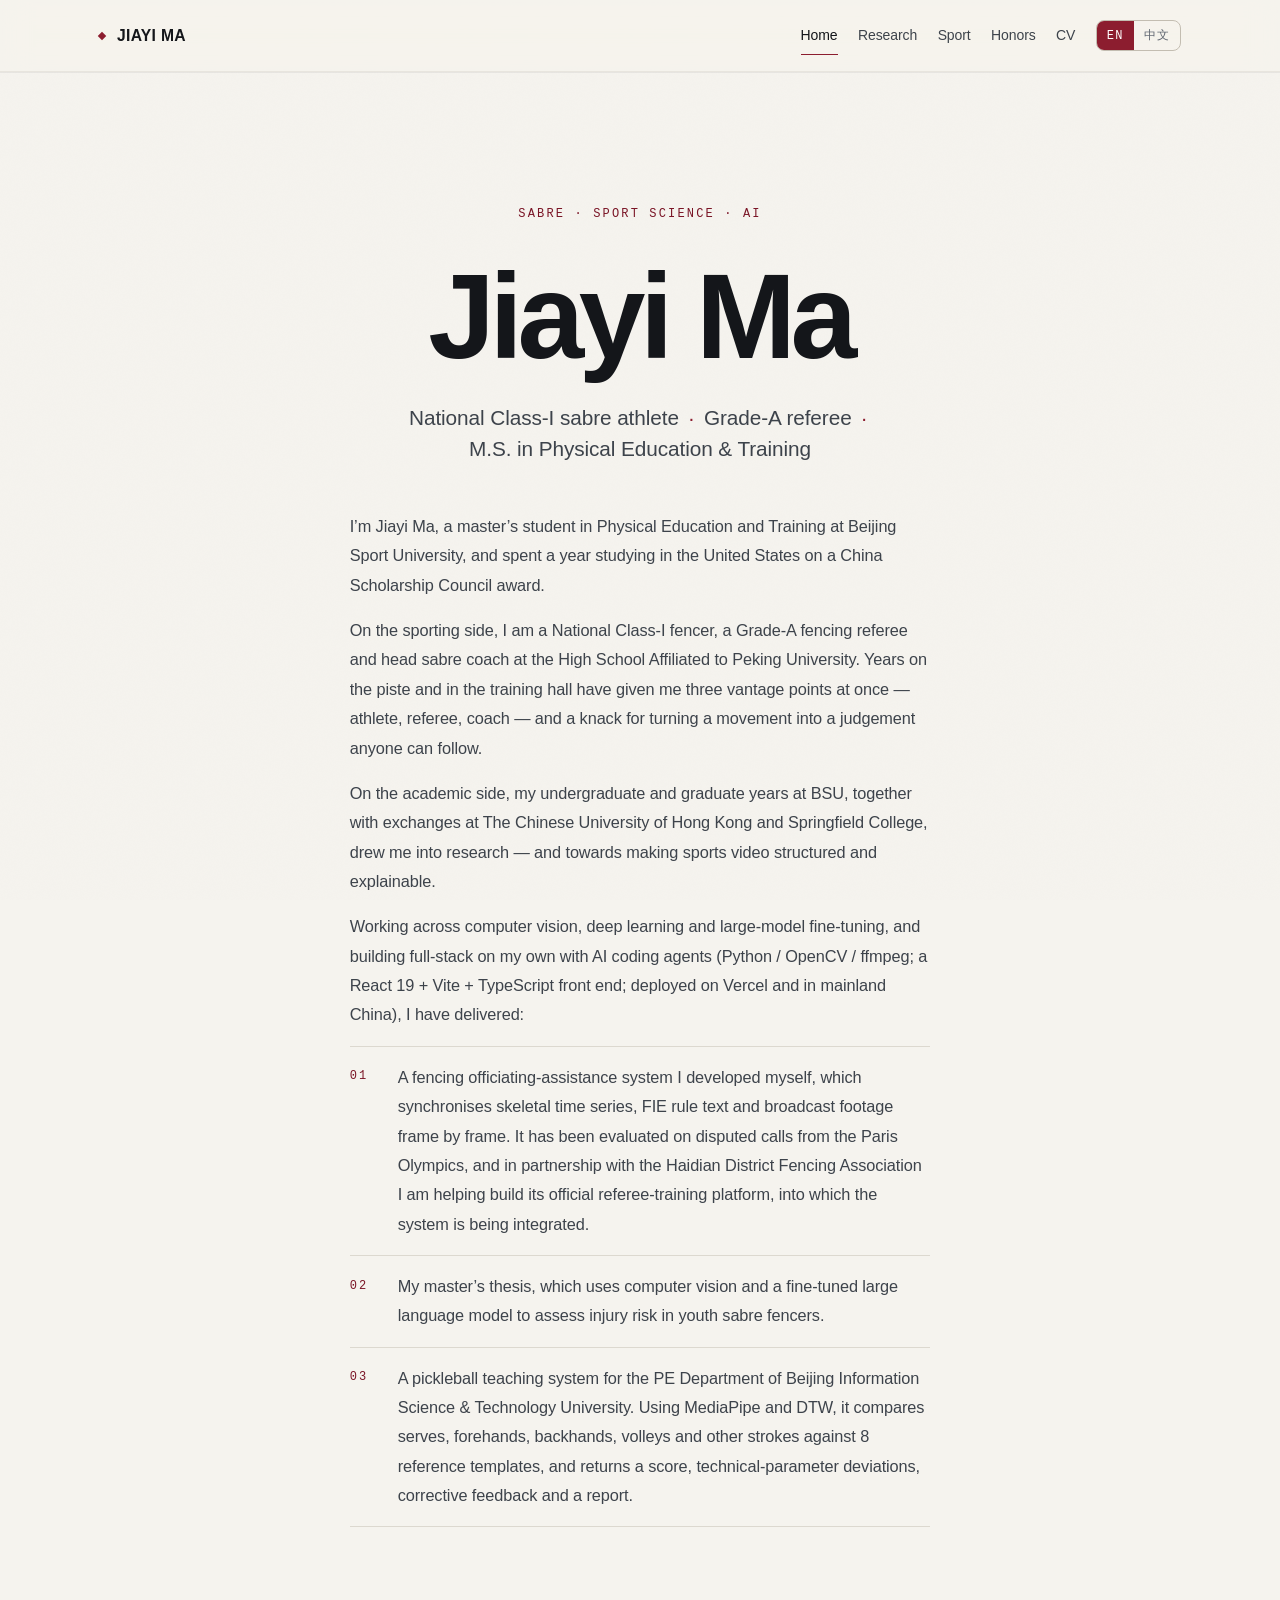
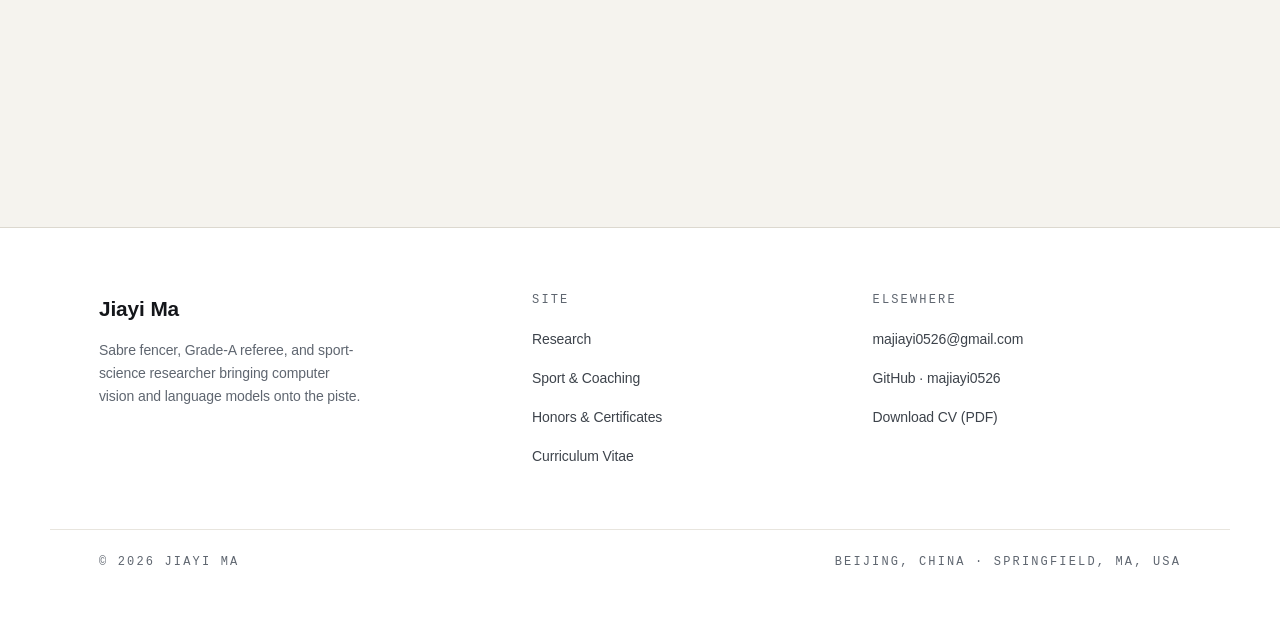
==== index.html @ 6a655716 "feat: 同步新版简历，替换自我介绍，新增深度赛场项目 内容 - 首页自我介绍替换为新版（中英）。约 400 字的正文不宜居中排版，   改为居中栏内左对齐，三项成果拆成编号列表 - 科研页副标题改" ====
<!DOCTYPE html>
<html lang="en" data-lang="en">
<head>
<meta charset="utf-8">
<meta name="viewport" content="width=device-width, initial-scale=1">
<meta name="color-scheme" content="dark">
<meta http-equiv="Content-Security-Policy" content="default-src 'self'; script-src 'self'; style-src 'self'; img-src 'self' data:; font-src 'self'; base-uri 'self'; form-action 'none'; object-src 'none'">
<meta name="description" content="Jiayi Ma — sabre fencer, Grade-A referee of the Chinese Fencing Association, and M.S. researcher in physical education and training, applying computer vision and large language models to youth sabre training and injury-risk assessment.">
<meta name="author" content="Jiayi Ma">
<title>Home · Jiayi Ma 马佳艺</title>
<link rel="canonical" href="https://majiayi0526.github.io/">
<meta property="og:type" content="profile">
<meta property="og:title" content="Home · Jiayi Ma 马佳艺">
<meta property="og:description" content="Jiayi Ma — sabre fencer, Grade-A referee of the Chinese Fencing Association, and M.S. researcher in physical education and training, applying computer vision and large language models to youth sabre training and injury-risk assessment.">
<meta property="og:image" content="https://majiayi0526.github.io/photo.jpg">
<meta property="og:url" content="https://majiayi0526.github.io/">
<meta name="twitter:card" content="summary">
<link rel="stylesheet" href="styles/tokens.css">
<link rel="stylesheet" href="styles/base.css">
<link rel="stylesheet" href="styles/layout.css">
<link rel="stylesheet" href="styles/components.css">
<link rel="stylesheet" href="styles/adaptive.css">
<noscript><link rel="stylesheet" href="styles/nojs.css"></noscript>
<script src="js/lang.js" defer></script>
<script src="js/nav.js" defer></script>
<script src="js/reveal.js" defer></script>
</head>
<body>

<a class="skip-link" href="#main"><span class="lang-en">Skip to content</span><span class="lang-cn">跳到正文</span></a>

<nav class="nav" aria-label="Main navigation">
  <div class="nav__inner">
    <a class="nav__brand" href="index.html"><span class="mark" aria-hidden="true"></span><span class="lang-en">JIAYI MA</span><span class="lang-cn">马佳艺</span></a>
    <button class="nav__toggle" type="button" aria-expanded="false" aria-controls="nav-menu"><span class="lang-en">Menu</span><span class="lang-cn">菜单</span></button>
    <div class="nav__menu" id="nav-menu">
        <a class="nav__link is-active" href="index.html"><span class="lang-en">Home</span><span class="lang-cn">首页</span></a>
        <a class="nav__link" href="research.html"><span class="lang-en">Research</span><span class="lang-cn">科研</span></a>
        <a class="nav__link" href="fencing.html"><span class="lang-en">Sport</span><span class="lang-cn">体育专业</span></a>
        <a class="nav__link" href="awards.html"><span class="lang-en">Honors</span><span class="lang-cn">荣誉证书</span></a>
        <a class="nav__link" href="cv.html"><span class="lang-en">CV</span><span class="lang-cn">简历</span></a>
        <span class="lang-switch" role="group" aria-label="Language / 语言">
          <button type="button" data-lang="en" aria-pressed="true">EN</button>
          <button type="button" data-lang="cn" aria-pressed="false">中文</button>
        </span>
    </div>
  </div>
</nav>

<main class="page" id="main">


  <header class="hero">
    <p class="label label--accent hero__eyebrow reveal"><span class="lang-en">Sabre &middot; Sport Science &middot; AI</span><span class="lang-cn">佩剑 · 运动科学 · 人工智能</span></p>
    <h1 class="hero__name reveal"><span class="lang-en">Jiayi Ma</span><span class="lang-cn">马佳艺</span></h1>
    <p class="hero__role reveal"><span class="lang-en">National Class-I sabre athlete <span class="sep">·</span> Grade-A referee <span class="sep">·</span> M.S. in Physical Education &amp; Training</span><span class="lang-cn">佩剑一级运动员 <span class="sep">·</span> 国家A级击剑裁判 <span class="sep">·</span> 体育教育训练学硕士</span></p>
    <div class="hero__bio reveal">
      <p><span class="lang-en">I&rsquo;m Jiayi Ma, a master&rsquo;s student in Physical Education and Training at Beijing Sport University, and spent a year studying in the United States on a China Scholarship Council award.</span><span class="lang-cn">我是马佳艺，北京体育大学体育教育训练学硕士在读，曾赴美公派一年学习。</span></p>
      <p><span class="lang-en">On the sporting side, I am a National Class-I fencer, a Grade-A fencing referee and head sabre coach at the High School Affiliated to Peking University. Years on the piste and in the training hall have given me three vantage points at once &mdash; athlete, referee, coach &mdash; and a knack for turning a movement into a judgement anyone can follow.</span><span class="lang-cn">运动经历上，作为击剑一级运动员、A级击剑裁判以及北大附中佩剑总教练，长期的赛场和教学经验使我拥有了运动员、裁判、教练三重视角，擅长把动作讲成任何人都听得懂的判断。</span></p>
      <p><span class="lang-en">On the academic side, my undergraduate and graduate years at BSU, together with exchanges at The Chinese University of Hong Kong and Springfield College, drew me into research &mdash; and towards making sports video structured and explainable.</span><span class="lang-cn">学习经历上，北体的本硕和香港中文大学、美国春田学院的交换经历塑造了我对于科研的兴趣，开始学习体育视频的结构化与可解释化。</span></p>
      <p><span class="lang-en">Working across computer vision, deep learning and large-model fine-tuning, and building full-stack on my own with AI coding agents (Python / OpenCV / ffmpeg; a React 19 + Vite + TypeScript front end; deployed on Vercel and in mainland China), I have delivered:</span><span class="lang-cn">我通过计算机视觉、深度学习与大模型微调，以及借助 AI 编码代理完成的全栈独立开发（Python/OpenCV/ffmpeg，React 19 + Vite + TypeScript 前端，Vercel 与国内部署），完成了一些成果：</span></p>
      <ol class="hero__bio-list">
        <li><span class="lang-en">A fencing officiating-assistance system I developed myself, which synchronises skeletal time series, FIE rule text and broadcast footage frame by frame. It has been evaluated on disputed calls from the Paris Olympics, and in partnership with the Haidian District Fencing Association I am helping build its official referee-training platform, into which the system is being integrated.</span><span class="lang-cn">个人开发击剑判罚辅助系统，把骨骼时序、FIE 规则条文与转播画面逐帧同步，在巴黎奥运争议判罚上完成评测，并与海淀区击剑协会合作参与其官方裁判培训平台搭建、接入该系统。</span></li>
        <li><span class="lang-en">My master&rsquo;s thesis, which uses computer vision and a fine-tuned large language model to assess injury risk in youth sabre fencers.</span><span class="lang-cn">硕士论文用计算机视觉 + 微调大模型评估青少年佩剑运动员损伤风险。</span></li>
        <li><span class="lang-en">A pickleball teaching system for the PE Department of Beijing Information Science &amp; Technology University. Using MediaPipe and DTW, it compares serves, forehands, backhands, volleys and other strokes against 8 reference templates, and returns a score, technical-parameter deviations, corrective feedback and a report.</span><span class="lang-cn">为北京信息科技大学体育部开发匹克球教学系统，通过 MediaPipe、DTW 比对发球、正反手、截击等 8 项标准动作模板，输出评分、技术参数偏差和纠错反馈、报告。</span></li>
      </ol>
    </div>
    <div class="hero__actions reveal">
      <a class="btn btn--primary" href="research.html"><span class="lang-en">View research</span><span class="lang-cn">查看科研</span> <span class="arrow" aria-hidden="true">→</span></a>
      <a class="btn" href="JiayiMa_CV.pdf"><span class="lang-en">Download CV</span><span class="lang-cn">下载简历</span> <span class="arrow" aria-hidden="true">↓</span></a>
    </div>

    <figure class="portrait reveal">
      <picture>
        <source srcset="portrait.webp" type="image/webp">
        <img src="portrait.jpg" width="720" height="1006" alt="Portrait of Jiayi Ma" fetchpriority="high" decoding="async">
      </picture>
    </figure>

    <div class="hero__stats">
      <div class="stat reveal">
        <p class="stat__value">10+</p>
        <p class="label"><span class="lang-en">Conference presentations</span><span class="lang-cn">会议报告</span></p>
        <p class="stat__note"><span class="lang-en">International and national, 2024–2026</span><span class="lang-cn">国际及全国会议，2024–2026</span></p>
      </div>
      <div class="stat reveal">
        <p class="stat__value">22</p>
        <p class="label"><span class="lang-en">Events officiated</span><span class="lang-cn">执裁赛事</span></p>
        <p class="stat__note"><span class="lang-en">Grade-A referee, Chinese Fencing Association</span><span class="lang-cn">中国击剑协会 A级裁判</span></p>
      </div>
      <div class="stat reveal">
        <p class="stat__value">9</p>
        <p class="label"><span class="lang-en">Golds as head coach</span><span class="lang-cn">执教金牌</span></p>
        <p class="stat__note"><span class="lang-en">4 national · 5 Beijing municipal</span><span class="lang-cn">全国级 4 枚 · 北京市级 5 枚</span></p>
      </div>
      <div class="stat reveal">
        <p class="stat__value">5<span class="unit"><span class="lang-en">yrs</span><span class="lang-cn">年</span></span></p>
        <p class="label"><span class="lang-en">Seasons coaching sabre</span><span class="lang-cn">执教学年</span></p>
        <p class="stat__note"><span class="lang-en">High School Affiliated to Peking University</span><span class="lang-cn">北京大学附属中学</span></p>
      </div>
    </div>
  </header>


  <section class="section" aria-labelledby="sec-01">
    <div class="section__head reveal">
      <p class="label section__num">01</p>
      <h2 class="section__title" id="sec-01"><span class="lang-en">Research focus</span><span class="lang-cn">研究方向</span></h2>
    <p class="section__sub"><span class="lang-en">Three threads of one question: what does an expert coach see, and can a machine be taught to see it the same way?</span><span class="lang-cn">三条线索指向同一个问题——专家教练究竟看见了什么，机器能否被教会用同样的方式去看？</span></p>
    </div>

    <div class="grid-3">
      <article class="card reveal">
        <p class="label card__num">01</p>
        <h3 class="card__title"><span class="lang-en">Computer vision on the piste</span><span class="lang-cn">剑道上的计算机视觉</span></h3>
        <p class="card__body"><span class="lang-en">Markerless motion capture and YOLOv8-Pose skeleton extraction turned into a 19-indicator biomechanics system for sabre technique.</span><span class="lang-cn">以无标记动作捕捉与 YOLOv8-Pose 骨架提取为基础，构建佩剑技术的 19 项生物力学指标体系。</span></p>
        <ul class="tags"><li class="tag">YOLOv8-Pose</li><li class="tag">OpenCV</li><li class="tag">Markerless Mocap</li></ul>
      </article>
      <article class="card reveal">
        <p class="label card__num">02</p>
        <h3 class="card__title"><span class="lang-en">Aligning models with expert coaches</span><span class="lang-cn">让模型对齐专家教练</span></h3>
        <p class="card__body"><span class="lang-en">Two-stage SFT + DPO alignment (Qwen2.5-7B + LoRA) so a model reasons along the diagnostic pathway a senior coach actually follows.</span><span class="lang-cn">两阶段 SFT + DPO 对齐（Qwen2.5-7B + LoRA），让模型沿着资深教练真实的诊断路径进行推理。</span></p>
        <ul class="tags"><li class="tag">Qwen2.5-7B</li><li class="tag">LoRA</li><li class="tag">SFT + DPO</li></ul>
      </article>
      <article class="card reveal">
        <p class="label card__num">03</p>
        <h3 class="card__title"><span class="lang-en">Injury risk, flagged early</span><span class="lang-cn">损伤风险的前置识别</span></h3>
        <p class="card__body"><span class="lang-en">Interpretable lower-limb injury-risk reports for sabre fencers aged 12–18, validated against national-level coach evaluation.</span><span class="lang-cn">为 12–18 岁佩剑运动员生成可解释的下肢损伤风险报告，并以国家级教练员评估作为验证基准。</span></p>
        <ul class="tags"><li class="tag">Weighted Kappa / ICC</li><li class="tag">Expert Panel</li><li class="tag">Streamlit</li></ul>
      </article>
    </div>
  </section>


  <section class="section" aria-labelledby="sec-02">
    <div class="section__head reveal">
      <p class="label section__num">02</p>
      <h2 class="section__title" id="sec-02"><span class="lang-en">Education</span><span class="lang-cn">教育背景</span></h2>
    </div>

  <article class="entry reveal">
    <p class="label entry__date"><span class="lang-en">Sept 2024 – Jun 2027</span><span class="lang-cn">2024.09 – 2027.06</span></p>
    <div>
      <h3 class="entry__title"><span class="lang-en">Beijing Sport University <span class="loc">— Beijing, China</span></span><span class="lang-cn">北京体育大学 <span class="loc">— 中国，北京</span></span></h3>
      <p class="entry__meta"><span class="lang-en">M.S., Physical Education and Training (Research Track) · School of Competitive Athletics</span><span class="lang-cn">体育教育训练学 学术型硕士 · 竞技体育学院</span></p>
      <ul class="entry__list">
        <li><span class="lang-en">Core coursework: principles of sports training, advanced statistics, experimental research methods, advanced sport psychology, sports medicine</span><span class="lang-cn">核心课程：运动训练学原理、高级统计学、实验研究方法、高级运动心理学、运动医学</span></li>
      </ul>
    </div>
  </article>

  <article class="entry reveal">
    <p class="label entry__date"><span class="lang-en">Aug 2025 – Jun 2026</span><span class="lang-cn">2025.08 – 2026.06</span></p>
    <div>
      <h3 class="entry__title"><span class="lang-en">Springfield College <span class="loc">— Springfield, MA, USA</span></span><span class="lang-cn">美国春田学院 <span class="loc">— 美国，马萨诸塞州</span></span></h3>
      <p class="entry__meta"><span class="lang-en">M.S., Physical Education &amp; Training · CSC-sponsored joint master's program</span><span class="lang-cn">体育教育训练学 · 国家留学基金委（CSC）公派联合培养</span></p>
      <ul class="entry__list">
        <li><span class="lang-en">Big data in sport science, motor skill development and analysis, evidence-based practice — all A grades</span><span class="lang-cn">体育科学中的大数据、运动技能的发展与分析、循证实践等，全 A 通过</span></li>
      </ul>
    </div>
  </article>

  <article class="entry reveal">
    <p class="label entry__date"><span class="lang-en">Jun 2023 – Jul 2023</span><span class="lang-cn">2023.06 – 2023.07</span></p>
    <div>
      <h3 class="entry__title"><span class="lang-en">The Chinese University of Hong Kong <span class="loc">— Hong Kong, China</span></span><span class="lang-cn">香港中文大学 <span class="loc">— 中国，香港</span></span></h3>
      <p class="entry__meta"><span class="lang-en">Sports Training · Short-term academic exchange</span><span class="lang-cn">运动训练学 · 短期学术交流</span></p>
      <ul class="entry__list">
        <li><span class="lang-en">Volleyball, karate, cycling — all A grades</span><span class="lang-cn">排球、空手道、骑行，全 A 通过</span></li>
      </ul>
    </div>
  </article>

  <article class="entry reveal">
    <p class="label entry__date"><span class="lang-en">Sept 2020 – Jun 2024</span><span class="lang-cn">2020.09 – 2024.06</span></p>
    <div>
      <h3 class="entry__title"><span class="lang-en">Beijing Sport University <span class="loc">— Beijing, China</span></span><span class="lang-cn">北京体育大学 <span class="loc">— 中国，北京</span></span></h3>
      <p class="entry__meta"><span class="lang-en">B.S., Sports Training · Beijing Municipal Outstanding Graduate</span><span class="lang-cn">运动训练学 学士 · 北京市优秀毕业生</span></p>
      <ul class="entry__list">
        <li><span class="lang-en">Graduated ranked 2 of 186 in cohort</span><span class="lang-cn">专业排名 2/186</span></li>
        <li><span class="lang-en">Core coursework: basketball, track &amp; field, swimming, sports training theory, sport psychology, PE curriculum &amp; pedagogy, sports medicine</span><span class="lang-cn">核心课程：篮球、田径、游泳、运动训练学、运动心理学、体育课程教学论、运动医学</span></li>
      </ul>
    </div>
  </article>

  </section>


  <section class="cta reveal" aria-labelledby="cta-title">
    <p class="label label--accent"><span class="lang-en">Get in touch</span><span class="lang-cn">联系方式</span></p>
    <h2 class="cta__title" id="cta-title"><span class="lang-en">Open to research collaboration and academic exchange.</span><span class="lang-cn">欢迎科研合作与学术交流。</span></h2>
    <div class="hero__actions">
      <a class="btn btn--primary" href="mailto:majiayi0526@gmail.com">majiayi0526@gmail.com <span class="arrow" aria-hidden="true">→</span></a>
      <a class="btn" href="https://github.com/majiayi0526" rel="me noopener">GitHub <span class="arrow" aria-hidden="true">↗</span></a>
    </div>
  </section>

</main>

<footer class="footer">
  <div class="footer__inner">
    <div class="footer__col">
      <p class="footer__name"><span class="lang-en">Jiayi Ma</span><span class="lang-cn">马佳艺</span></p>
      <p class="footer__blurb"><span class="lang-en">Sabre fencer, Grade-A referee, and sport-science researcher bringing computer vision and language models onto the piste.</span><span class="lang-cn">佩剑运动员、A级裁判、运动科学研究者——把计算机视觉与语言模型带上剑道。</span></p>
    </div>
    <div class="footer__col">
      <p class="label"><span class="lang-en">Site</span><span class="lang-cn">站内</span></p>
      <ul>
        <li><a href="research.html"><span class="lang-en">Research</span><span class="lang-cn">科研成果</span></a></li>
        <li><a href="fencing.html"><span class="lang-en">Sport &amp; Coaching</span><span class="lang-cn">体育专业经历</span></a></li>
        <li><a href="awards.html"><span class="lang-en">Honors &amp; Certificates</span><span class="lang-cn">荣誉与证书</span></a></li>
        <li><a href="cv.html"><span class="lang-en">Curriculum Vitae</span><span class="lang-cn">个人简历</span></a></li>
      </ul>
    </div>
    <div class="footer__col">
      <p class="label"><span class="lang-en">Elsewhere</span><span class="lang-cn">站外</span></p>
      <ul>
        <li><a href="mailto:majiayi0526@gmail.com">majiayi0526@gmail.com</a></li>
        <li><a href="https://github.com/majiayi0526" rel="me noopener">GitHub · majiayi0526</a></li>
        <li><a href="JiayiMa_CV.pdf"><span class="lang-en">Download CV (PDF)</span><span class="lang-cn">下载简历 PDF</span></a></li>
      </ul>
    </div>
  </div>
  <div class="footer__base">
    <p class="label">© 2026 <span class="lang-en">Jiayi Ma</span><span class="lang-cn">马佳艺</span></p>
    <p class="label"><span class="lang-en">Beijing, China · Springfield, MA, USA</span><span class="lang-cn">中国北京 · 美国马萨诸塞州春田</span></p>
  </div>
</footer>

</body>
</html>
---- styles/tokens.css ----
/* ============================================================
   马佳艺 · Jiayi Ma — Design tokens
   Direction: ivory editorial. Warm paper, deep ink, oxblood.
   Composition follows the centred, type-led restraint of a
   product page: the words carry the page, the image supports.
   One dominant field (warm off-white), one accent (oxblood).
   ============================================================ */

:root {
  /* ---- surface ladder ---------------------------------- */
  --bg:          #F5F3EE;   /* warm paper */
  --bg-lift:     #FFFFFF;
  --surface:     #FFFFFF;
  --surface-2:   #FAF9F6;

  /* ---- ink ---------------------------------------------- */
  --ink:         #14161A;   /* 16.3:1 on --bg */
  --ink-soft:    #3D434B;   /*  9.0:1 */
  --muted:       #5F6670;   /*  5.2:1 — smallest text still AA */

  /* ---- accent: oxblood ---------------------------------- */
  --accent:      #8C1D2F;   /*  8.1:1 */
  --accent-text: #7A1526;   /*  9.6:1 — safe at any size */
  --accent-deep: #5E1224;

  /* ---- atmosphere & chrome ------------------------------
     Everything the eye reads as "the palette" lives in tokens,
     so a new colour scheme is a token swap and nothing else.
     ------------------------------------------------------ */
  --nav-bg:        rgba(245, 243, 238, 0.72);
  /* The field is deliberately flat. A radial wash would make the
     paper lighter in some places than others, and the portrait —
     whose own background is one flat ivory — would then read as a
     rectangular patch sitting on top of it. Flat paper, no patch. */
  --glow-a:        transparent;
  --glow-b:        transparent;
  --glow-c:        transparent;
  --noise-opacity: 0.018;
  --noise-blend:   multiply;
  --selection-bg:  #8C1D2F;
  --selection-ink: #ffffff;
  --btn-primary-hover: #751827;
  --scrim:         rgba(20, 22, 26, 0.72);

  /* ---- elevation ----------------------------------------
     Light surfaces need shadow, not borders, to separate. Two
     stacked shadows read as one soft, physical lift. */
  --shadow-card:   0 1px 2px rgba(28, 24, 16, 0.05),
                   0 8px 24px -12px rgba(28, 24, 16, 0.14);
  --shadow-lift:   0 2px 6px rgba(28, 24, 16, 0.06),
                   0 20px 44px -18px rgba(28, 24, 16, 0.20);
  --shadow-nav:    0 1px 0 rgba(28, 24, 16, 0.06);

  /* ---- rules -------------------------------------------- */
  --rule:        #DCD8CF;
  --rule-soft:   #E8E5DE;
  --rule-strong: #C3BDB1;

  /* ---- type faces --------------------------------------
     Deliberate two-face pairing, both system-resident: no
     webfont request, no render block, no CN CDN risk.
       sans — structure and body
       mono — every piece of metadata: dates, labels, counts
     The contrast between them, plus a wide scale range, is
     what carries the hierarchy — not a display typeface.
     ------------------------------------------------------ */
  --sans: -apple-system, BlinkMacSystemFont, "SF Pro Text", "Segoe UI",
          "PingFang SC", "Hiragino Sans GB", "Microsoft YaHei",
          "Noto Sans CJK SC", "Source Han Sans SC", Helvetica, Arial, sans-serif;
  --mono: ui-monospace, SFMono-Regular, "SF Mono", Menlo, Consolas,
          "Roboto Mono", "Courier New", monospace;

  /* ---- type scale (fluid) ------------------------------- */
  --t-display: clamp(3.1rem, 1.1rem + 8.2vw, 7.5rem);
  --t-h1:      clamp(2.1rem, 1.2rem + 3.6vw, 3.6rem);
  --t-h2:      clamp(1.6rem, 1.1rem + 2.1vw, 2.5rem);
  --t-h3:      clamp(1.08rem, 0.98rem + 0.42vw, 1.3rem);
  --t-lede:    clamp(1.04rem, 0.96rem + 0.42vw, 1.24rem);
  --t-body:    clamp(0.95rem, 0.92rem + 0.14vw, 1.02rem);
  --t-small:   0.875rem;
  --t-label:   clamp(0.7rem, 0.66rem + 0.15vw, 0.75rem);  /* mono labels */

  /* ---- tracking ----------------------------------------- */
  --track-display: -0.045em;
  --track-tight:   -0.02em;
  --track-label:    0.18em;

  /* ---- spacing rhythm (4px base, non-uniform on purpose) - */
  --s-1:  4px;
  --s-2:  8px;
  --s-3:  12px;
  --s-4:  16px;
  --s-5:  24px;
  --s-6:  32px;
  --s-7:  48px;
  --s-8:  64px;
  --s-9:  96px;
  --s-section: clamp(4.5rem, 3rem + 6vw, 9rem);
  --s-gutter:  clamp(1.25rem, 0.5rem + 3.2vw, 3.5rem);

  /* ---- measure ------------------------------------------ */
  --w-page:    1180px;
  --w-text:    62ch;

  /* ---- breakpoint scale ---------------------------------
     One system, used everywhere. CSS cannot read custom
     properties inside a media query, so these are recorded
     here as the single source of truth and written literally
     in the queries themselves.

        ≤ 479    phone, small      iPhone SE / mini
       480–767   phone, large      iPhone Pro Max, landscape
       768–1023  tablet            iPad portrait, iPad Air
      1024–1439  laptop            iPad landscape, MacBook Air
      1440–1799  desktop
        ≥ 1800   desktop, large    27"+ displays

     Layout changes happen at 480 / 768 / 1024 / 1800 only.
     ------------------------------------------------------ */
  --nav-h: 60px;

  /* ---- motion ------------------------------------------- */
  --dur-fast:   160ms;
  --dur-base:   320ms;
  --dur-slow:   720ms;
  --ease-out:   cubic-bezier(0.16, 1, 0.3, 1);
  --ease-inout: cubic-bezier(0.65, 0, 0.35, 1);

  /* ---- shape -------------------------------------------- */
  --r-sm: 8px;
  --r-md: 14px;
  --r-lg: 22px;
  --r-pill: 980px;
}
---- styles/base.css ----
/* ============================================================
   Base — reset, typography, atmosphere, accessibility
   ============================================================ */

*, *::before, *::after { box-sizing: border-box; }

html {
  -webkit-text-size-adjust: 100%;
  scroll-behavior: smooth;
  scroll-padding-top: calc(var(--nav-h) + var(--s-5));
}

body {
  margin: 0;
  background: var(--bg);
  color: var(--ink);
  font-family: var(--sans);
  font-size: var(--t-body);
  line-height: 1.65;
  letter-spacing: -0.006em;
  -webkit-font-smoothing: antialiased;
  -moz-osx-font-smoothing: grayscale;
  overflow-x: hidden;
}

/* ---- atmosphere -------------------------------------------
   Two fixed layers, both pointer-inert, both compositor-safe:
   a wine glow anchored top-left, and a fine grain that keeps
   the near-black field from reading as dead flat.
   ----------------------------------------------------------- */
body::before,
body::after {
  content: "";
  position: fixed;
  inset: 0;
  pointer-events: none;
  z-index: 0;
}
body::before {
  background:
    radial-gradient(70ch 52ch at 12% -8%,  var(--glow-a), transparent 68%),
    radial-gradient(60ch 48ch at 96% 4%,   var(--glow-b), transparent 66%),
    radial-gradient(90ch 60ch at 50% 118%, var(--glow-c), transparent 72%);
}
body::after {
  opacity: var(--noise-opacity);
  mix-blend-mode: var(--noise-blend);
  background-image: url("data:image/svg+xml,%3Csvg xmlns='http://www.w3.org/2000/svg' width='160' height='160'%3E%3Cfilter id='n'%3E%3CfeTurbulence type='fractalNoise' baseFrequency='0.85' numOctaves='3'/%3E%3C/filter%3E%3Crect width='160' height='160' filter='url(%23n)'/%3E%3C/svg%3E");
}

/* keep all real content above the atmosphere */
.nav, .page, .footer { position: relative; z-index: 1; }

/* ---- headings --------------------------------------------- */
h1, h2, h3, h4 {
  margin: 0;
  font-weight: 550;
  line-height: 1.12;
  letter-spacing: var(--track-tight);
  text-wrap: balance;
}

p { margin: 0; }

/* ---- links ------------------------------------------------
   Underline is drawn, not toggled — the rule grows from the
   left edge so the hover reads as a deliberate mark.
   ----------------------------------------------------------- */
a { color: inherit; text-decoration: none; }

.link {
  position: relative;
  color: var(--accent-text);
  padding-bottom: 1px;
}
.link::after {
  content: "";
  position: absolute;
  left: 0; bottom: 0;
  width: 100%; height: 1px;
  background: currentColor;
  transform: scaleX(0);
  transform-origin: left;
  transition: transform var(--dur-base) var(--ease-out);
}
.link:hover::after,
.link:focus-visible::after { transform: scaleX(1); }

/* ---- the mono metadata voice ------------------------------
   Signature move of this system: every date, count, label and
   tag is mono, 11px, wide-tracked, uppercase.
   ----------------------------------------------------------- */
.label {
  font-family: var(--mono);
  font-size: var(--t-label);
  line-height: 1.4;
  letter-spacing: var(--track-label);
  text-transform: uppercase;
  color: var(--muted);
}
.label--accent { color: var(--accent-text); }

/* ---- media ------------------------------------------------ */
img { max-width: 100%; height: auto; display: block; }

/* ---- selection -------------------------------------------- */
::selection { background: var(--selection-bg); color: var(--selection-ink); }

/* ---- focus ------------------------------------------------ */
:focus-visible {
  outline: 2px solid var(--accent-text);
  outline-offset: 3px;
  border-radius: 2px;
}

.skip-link {
  color: var(--selection-ink);
  position: absolute;
  left: var(--s-4);
  top: -100px;
  z-index: 100;
  padding: var(--s-3) var(--s-5);
  background: var(--accent);
  color: #fff;
  font-family: var(--mono);
  font-size: var(--t-small);
  border-radius: var(--r-sm);
  transition: top var(--dur-fast) var(--ease-out);
}
.skip-link:focus { top: var(--s-4); }

.visually-hidden {
  position: absolute;
  width: 1px; height: 1px;
  margin: -1px; padding: 0;
  overflow: hidden;
  clip-path: inset(50%);
  white-space: nowrap;
}

/* ---- bilingual switching ----------------------------------
   Language spans are swapped by data-lang on <html>.
   ----------------------------------------------------------- */
:root[data-lang="en"] .lang-cn,
:root[data-lang="cn"] .lang-en { display: none; }

/* CJK wants opposite tracking to the Latin display treatment */
:root[data-lang="cn"] body { letter-spacing: 0; line-height: 1.78; }

/* ---- scroll reveal ----------------------------------------
   Progressive enhancement, deliberately inverted: content is
   visible by default and only becomes hideable once the reveal
   script has run and set data-reveal on <html>. If JS never
   loads or throws, nothing is ever hidden.
   transform + opacity only — stays on the compositor.
   ----------------------------------------------------------- */
:root[data-reveal="on"] .reveal {
  opacity: 0;
  transform: translate3d(0, 18px, 0);
  transition:
    opacity   var(--dur-slow) var(--ease-out),
    transform var(--dur-slow) var(--ease-out);
}
/* Stagger steps as classes — a strict style-src CSP forbids the
   inline style attribute a JS-set custom property would need. */
:root[data-reveal="on"] .reveal--1 { transition-delay:  70ms; }
:root[data-reveal="on"] .reveal--2 { transition-delay: 140ms; }
:root[data-reveal="on"] .reveal--3 { transition-delay: 210ms; }
:root[data-reveal="on"] .reveal--4 { transition-delay: 280ms; }
:root[data-reveal="on"] .reveal--5 { transition-delay: 350ms; }
:root[data-reveal="on"] .reveal.is-in { opacity: 1; transform: none; }

@media (prefers-reduced-motion: reduce) {
  html { scroll-behavior: auto; }
  :root[data-reveal="on"] .reveal { opacity: 1; transform: none; transition: none; }
  *, *::before, *::after {
    animation-duration: 0.01ms !important;
    animation-iteration-count: 1 !important;
    transition-duration: 0.01ms !important;
  }
}
---- styles/layout.css ----
/* ============================================================
   Layout — nav, page shell, hero, sections, footer
   ============================================================ */

/* ---- page shell ------------------------------------------- */
.page {
  max-width: var(--w-page);
  margin: 0 auto;
  /* env() keeps content clear of notches and rounded corners in
     landscape on modern phones; max() means it never shrinks the
     gutter below the design value. */
  padding-left:  max(var(--s-gutter), env(safe-area-inset-left));
  padding-right: max(var(--s-gutter), env(safe-area-inset-right));
}

/* ============================================================
   NAV
   ============================================================ */
.nav {
  position: sticky;
  top: 0;
  z-index: 20;
  background: var(--nav-bg);
  backdrop-filter: saturate(160%) blur(14px);
  -webkit-backdrop-filter: saturate(160%) blur(14px);
  border-bottom: 1px solid var(--rule-soft);
  box-shadow: var(--shadow-nav);
}
.nav__inner {
  max-width: var(--w-page);
  margin: 0 auto;
  padding: var(--s-4) max(var(--s-gutter), env(safe-area-inset-right)) var(--s-4) max(var(--s-gutter), env(safe-area-inset-left));
  display: flex;
  align-items: center;
  justify-content: space-between;
  gap: var(--s-5);
}
.nav__brand {
  font-size: 0.98rem;
  font-weight: 600;
  letter-spacing: 0.02em;
  color: var(--ink);
  white-space: nowrap;
}
.nav__brand .mark {
  display: inline-block;
  width: 6px; height: 6px;
  margin-right: var(--s-3);
  background: var(--accent);
  transform: rotate(45deg);
  vertical-align: middle;
}
.nav__menu {
  display: flex;
  align-items: center;
  gap: clamp(var(--s-4), 1.6vw, var(--s-6));
}
.nav__link {
  position: relative;
  font-size: var(--t-small);
  color: var(--ink-soft);
  padding: var(--s-2) 0;
  white-space: nowrap;
  transition: color var(--dur-fast) var(--ease-out);
}
.nav__link::after {
  content: "";
  position: absolute;
  left: 0; bottom: 0;
  width: 100%; height: 1px;
  background: var(--accent);
  transform: scaleX(0);
  transform-origin: left;
  transition: transform var(--dur-base) var(--ease-out);
}
.nav__link:hover { color: var(--ink); }
.nav__link:hover::after { transform: scaleX(1); }
.nav__link.is-active { color: var(--ink); }
.nav__link.is-active::after { transform: scaleX(1); }

/* ---- language switch -------------------------------------- */
.lang-switch {
  display: inline-flex;
  border: 1px solid var(--rule-strong);
  border-radius: var(--r-sm);
  overflow: hidden;
}
.lang-switch button {
  appearance: none;
  border: 0;
  background: transparent;
  color: var(--muted);
  font-family: var(--mono);
  font-size: var(--t-label);
  letter-spacing: 0.1em;
  padding: 6px 10px;
  cursor: pointer;
  transition: background var(--dur-fast) var(--ease-out),
              color      var(--dur-fast) var(--ease-out);
}
.lang-switch button:hover { color: var(--ink); }
.lang-switch button.active { background: var(--accent); color: var(--selection-ink); }

/* ---- mobile nav ------------------------------------------- */
.nav__toggle {
  display: none;
  appearance: none;
  border: 1px solid var(--rule-strong);
  border-radius: var(--r-sm);
  background: transparent;
  color: var(--ink);
  font-family: var(--mono);
  font-size: var(--t-label);
  letter-spacing: var(--track-label);
  text-transform: uppercase;
  padding: 8px 12px;
  cursor: pointer;
}

@media (max-width: 1023px) {
  .nav__toggle { display: block; }
  .nav__menu {
    position: absolute;
    left: 0; right: 0; top: 100%;
    flex-direction: column;
    align-items: flex-start;
    gap: 0;
    padding: var(--s-4) var(--s-gutter) calc(var(--s-6) + env(safe-area-inset-bottom));
    background: var(--bg-lift);
    max-height: calc(100dvh - var(--nav-h));
    overflow-y: auto;
    border-bottom: 1px solid var(--rule);
  }
  .nav__menu { display: none; }
  .nav__menu.is-open { display: flex; }
  .nav__link {
    width: 100%;
    padding: var(--s-4) 0;
    border-bottom: 1px solid var(--rule-soft);
    font-size: 1rem;
  }
  .lang-switch { margin-top: var(--s-5); }
}

/* ============================================================
   HERO — centred, type-led

   The portrait used to sit beside the name at hero scale, which
   made a formal ID photograph the loudest thing on the page. The
   composition is inverted here: the name carries the screen and
   the portrait follows it, smaller, with its lower edge
   dissolving into the paper.
   ============================================================ */
.hero {
  padding: clamp(4rem, 2rem + 8vw, 9rem) 0 0;
  text-align: center;
}

.hero__eyebrow { margin-bottom: var(--s-6); }

.hero__name {
  font-size: var(--t-display);
  font-weight: 600;
  line-height: 1.02;
  letter-spacing: var(--track-display);
  margin: 0 auto var(--s-5);
  max-width: 16ch;
}
:root[data-lang="cn"] .hero__name {
  letter-spacing: 0.14em;
  font-weight: 650;
  /* the tracking adds a trailing gap that breaks optical centring */
  text-indent: 0.14em;
}

.hero__role {
  font-size: var(--t-h3);
  font-weight: 450;
  line-height: 1.5;
  color: var(--ink-soft);
  max-width: 42ch;
  margin: 0 auto var(--s-5);
}
.hero__role .sep { color: var(--accent); padding: 0 4px; }

.hero__lede {
  font-size: var(--t-lede);
  line-height: 1.72;
  color: var(--ink-soft);
  max-width: 56ch;
  margin: 0 auto var(--s-7);
}

/* ---- self-introduction ------------------------------------
   A ~400-character bio does not survive being centred: every
   line starts somewhere different and the eye loses its place.
   So the block sits centred as a column, but its text is set
   flush left at a reading measure, and the three results are
   pulled out of the run-on sentence into a numbered list.
   ----------------------------------------------------------- */
.hero__bio {
  max-width: 64ch;
  margin: 0 auto var(--s-7);
  text-align: left;
  color: var(--ink-soft);
  font-size: var(--t-body);
  line-height: 1.8;
}
.hero__bio p + p { margin-top: var(--s-4); }
.hero__role + .hero__bio { margin-top: var(--s-7); }
.hero__bio-list {
  list-style: none;
  counter-reset: bio;
  margin: var(--s-4) 0 0;
  padding: 0;
}
.hero__bio-list li {
  counter-increment: bio;
  position: relative;
  padding: var(--s-4) 0 var(--s-4) 3rem;
  border-top: 1px solid var(--rule);
}
.hero__bio-list li:last-child { border-bottom: 1px solid var(--rule); }
.hero__bio-list li::before {
  content: counter(bio, decimal-leading-zero);
  position: absolute;
  left: 0;
  top: calc(var(--s-4) + 0.3em);
  font-family: var(--mono);
  font-size: var(--t-label);
  letter-spacing: var(--track-label);
  color: var(--accent-text);
}
:root[data-lang="cn"] .hero__bio { line-height: 1.9; }

/* sub-page header: the title and its lede need air between them */
.hero > .section__title + .hero__lede { margin-top: var(--s-6); }

.hero__actions {
  display: flex;
  flex-wrap: wrap;
  justify-content: center;
  gap: var(--s-3);
}

/* ---- portrait ---------------------------------------------
   The source file is pre-composited: its background is already
   the page colour and its lower edge fades out, so it needs no
   frame, no border and no shadow. It simply sits on the paper.
   ----------------------------------------------------------- */
.portrait {
  margin: clamp(var(--s-7), 5vw, var(--s-9)) auto 0;
  width: clamp(200px, 26vw, 330px);
}
.portrait picture,
.portrait img { display: block; width: 100%; }

/* ---- stat rail --------------------------------------------- */
.hero__stats {
  display: grid;
  grid-template-columns: repeat(4, 1fr);
  gap: var(--s-6) var(--s-5);
  margin-top: clamp(var(--s-7), 6vw, var(--s-9));
  padding-top: var(--s-7);
  border-top: 1px solid var(--rule);
  text-align: center;
}
.stat__value {
  font-size: clamp(2rem, 1.2rem + 2.4vw, 3.1rem);
  font-weight: 600;
  line-height: 1;
  letter-spacing: -0.04em;
  margin-bottom: var(--s-3);
}
.stat__value .unit {
  font-size: 0.42em;
  font-weight: 600;
  letter-spacing: 0;
  color: var(--accent-text);
  margin-left: 3px;
}
.stat__note {
  margin: var(--s-2) auto 0;
  color: var(--ink-soft);
  font-size: var(--t-small);
  line-height: 1.55;
  max-width: 24ch;
}

@media (max-width: 1023px) {
  .hero__stats { grid-template-columns: repeat(2, 1fr); gap: var(--s-7) var(--s-5); }
}
@media (max-width: 767px) {
  .hero { padding-top: clamp(2.5rem, 1rem + 6vw, 4rem); }
  .hero__actions { gap: var(--s-2); }
  .hero__actions .btn { flex: 1 1 auto; justify-content: center; }
  .portrait { width: clamp(180px, 52vw, 240px); }
}
@media (max-width: 479px) {
  .hero__stats { gap: var(--s-6) var(--s-4); }
}

/* ============================================================
   SECTIONS
   ============================================================ */
.section { padding: var(--s-section) 0 0; }
.section--last { padding-bottom: var(--s-section); }

.section__head {
  max-width: 62ch;
  margin: 0 auto var(--s-8);
  padding-bottom: var(--s-6);
  border-bottom: 1px solid var(--rule);
  text-align: center;
}
.section__num {
  display: block;
  margin-bottom: var(--s-4);
  color: var(--accent-text);
}
.section__title {
  font-size: var(--t-h1);
  font-weight: 600;
  letter-spacing: var(--track-display);
}
:root[data-lang="cn"] .section__title { letter-spacing: 0.04em; }
.section__sub {
  margin: var(--s-4) auto 0;
  color: var(--ink-soft);
  font-size: var(--t-lede);
  line-height: 1.72;
}

@media (max-width: 767px) {
  .section__head { margin-bottom: var(--s-7); padding-bottom: var(--s-5); }
  .section__num { margin-bottom: var(--s-3); }
}

/* ============================================================
   FOOTER
   ============================================================ */
.footer {
  margin-top: var(--s-section);
  border-top: 1px solid var(--rule);
  background: var(--bg-lift);
}
.footer__inner {
  max-width: var(--w-page);
  margin: 0 auto;
  padding: var(--s-8) var(--s-gutter) var(--s-7);
  display: grid;
  grid-template-columns: 1.3fr 1fr 1fr;
  gap: var(--s-7) var(--s-6);
}
.footer__name {
  font-size: var(--t-h3);
  font-weight: 550;
  margin-bottom: var(--s-3);
}
.footer__blurb { color: var(--muted); font-size: var(--t-small); max-width: 34ch; }
.footer__col ul { list-style: none; margin: var(--s-4) 0 0; padding: 0; }
.footer__col li { margin-bottom: var(--s-3); }
.footer__col a {
  font-size: var(--t-small);
  color: var(--ink-soft);
  transition: color var(--dur-fast) var(--ease-out);
}
.footer__col a:hover { color: var(--accent-text); }
.footer__base {
  max-width: var(--w-page);
  margin: 0 auto;
  padding: var(--s-5) var(--s-gutter) var(--s-7);
  border-top: 1px solid var(--rule-soft);
  display: flex;
  flex-wrap: wrap;
  justify-content: space-between;
  gap: var(--s-3);
}

@media (max-width: 1023px) {
  .footer__inner { grid-template-columns: 1fr 1fr; gap: var(--s-7) var(--s-6); }
  .footer__col:first-child { grid-column: 1 / -1; }
}
@media (max-width: 560px) {
  .footer__inner { grid-template-columns: 1fr; gap: var(--s-6); }
  .footer__col:first-child { grid-column: auto; }
}
.footer__inner,
.footer__base {
  padding-left:  max(var(--s-gutter), env(safe-area-inset-left));
  padding-right: max(var(--s-gutter), env(safe-area-inset-right));
}
.footer__base { padding-bottom: calc(var(--s-7) + env(safe-area-inset-bottom)); }
---- styles/components.css ----
/* ============================================================
   Components — buttons, entries, cards, tags
   ============================================================ */

/* ---- buttons -----------------------------------------------
   Mono uppercase is reserved for metadata. Interface controls
   speak in the body face, sentence case, on a pill — the shape
   language of the surrounding light surfaces.
   ------------------------------------------------------------ */
.btn {
  display: inline-flex;
  align-items: center;
  gap: var(--s-2);
  padding: 12px 26px;
  border: 1px solid transparent;
  border-radius: var(--r-pill);
  font-family: var(--sans);
  font-size: var(--t-body);
  font-weight: 500;
  letter-spacing: -0.005em;
  color: var(--ink);
  background: var(--surface);
  box-shadow: var(--shadow-card);
  cursor: pointer;
  transition: transform var(--dur-fast) var(--ease-out),
              box-shadow var(--dur-base) var(--ease-out),
              background var(--dur-fast) var(--ease-out),
              color var(--dur-fast) var(--ease-out);
}
.btn:hover { transform: translateY(-2px); box-shadow: var(--shadow-lift); }
.btn:active { transform: translateY(0); }
.btn .arrow { transition: transform var(--dur-base) var(--ease-out); }
.btn:hover .arrow { transform: translateX(4px); }

.btn--primary {
  background: var(--accent);
  border-color: var(--accent);
  color: var(--selection-ink);
}
.btn--primary:hover {
  background: var(--btn-primary-hover);
  border-color: var(--btn-primary-hover);
}

/* ---- entry: the workhorse record row -----------------------
   Mono date rail on the left, content on the right, hairline
   between rows. Used for education, roles, publications.
   ----------------------------------------------------------- */
.entry {
  display: grid;
  grid-template-columns: 9.5rem 1fr;
  gap: var(--s-5);
  padding: var(--s-6) 0;
  border-bottom: 1px solid var(--rule-soft);
}
.entry:first-of-type { padding-top: 0; }
.entry__date { color: var(--muted); padding-top: 5px; }
.entry__title {
  font-size: var(--t-h3);
  font-weight: 550;
  margin-bottom: var(--s-2);
}
.entry__title .loc { color: var(--muted); font-weight: 400; }
.entry__meta {
  color: var(--ink-soft);
  font-size: var(--t-small);
  margin-bottom: var(--s-4);
}
.entry__meta strong { color: var(--accent-text); font-weight: 600; }
/* Accent is reserved for a result, not for every venue line. */
.entry__meta--accent { color: var(--accent-text); }
.entry__body { color: var(--ink-soft); max-width: var(--w-text); }
.entry__body p + p { margin-top: var(--s-3); }

.entry__list {
  list-style: none;
  margin: var(--s-4) 0 0;
  padding: 0;
  color: var(--ink-soft);
  max-width: var(--w-text);
}
.entry__list li {
  position: relative;
  padding-left: var(--s-5);
  margin-bottom: var(--s-3);
}
.entry__list li::before {
  content: "";
  position: absolute;
  left: 0; top: 0.68em;
  width: 5px; height: 5px;
  background: var(--accent);
  transform: rotate(45deg);
}

/* tablet: narrower date rail so the record still reads as two columns */
@media (min-width: 768px) and (max-width: 1023px) {
  .entry { grid-template-columns: 7rem 1fr; gap: var(--s-4); }
}
@media (max-width: 767px) {
  .entry { grid-template-columns: 1fr; gap: var(--s-2); padding: var(--s-5) 0; }
  .entry__date { padding-top: 0; }
  .entry__title { margin-top: var(--s-2); }
}

/* ---- key/value row ---------------------------------------- */
.kv {
  display: grid;
  grid-template-columns: 8rem 1fr;
  gap: var(--s-4);
  margin-top: var(--s-4);
  padding-top: var(--s-4);
  border-top: 1px solid var(--rule-soft);
}
.kv__v { color: var(--ink-soft); font-size: var(--t-small); }
@media (max-width: 767px) { .kv { grid-template-columns: 1fr; gap: var(--s-2); } }

/* ---- cards -------------------------------------------------
   Surfaces, not a uniform grid: sizes vary by content weight.
   ----------------------------------------------------------- */
.card {
  position: relative;
  display: flex;
  flex-direction: column;
  background: var(--surface);
  border: 1px solid transparent;
  border-radius: var(--r-lg);
  padding: clamp(var(--s-5), 2.4vw, var(--s-7));
  overflow: hidden;
  box-shadow: var(--shadow-card);
  transition: transform var(--dur-base) var(--ease-out),
              box-shadow var(--dur-base) var(--ease-out);
}
.card::before {
  content: "";
  position: absolute;
  left: 0; top: 0;
  width: 100%; height: 1px;
  background: linear-gradient(90deg, var(--accent), transparent 55%);
  transform: scaleX(0);
  transform-origin: left;
  transition: transform var(--dur-slow) var(--ease-out);
}
.card:hover { transform: translateY(-4px); box-shadow: var(--shadow-lift); }
.card:hover::before { transform: scaleX(1); }

.card__num { color: var(--accent-text); margin-bottom: var(--s-4); }
.card__title { font-size: var(--t-h3); font-weight: 550; margin-bottom: var(--s-3); }
.card__body { color: var(--ink-soft); font-size: var(--t-small); line-height: 1.7; }
.card .tags { margin-top: auto; padding-top: var(--s-6); }

/* grids that break the "three equal boxes" default */
.grid-3 {
  display: grid;
  grid-template-columns: repeat(3, 1fr);
  gap: var(--s-5);
}
.grid-2 {
  display: grid;
  grid-template-columns: repeat(2, 1fr);
  gap: var(--s-5);
}
/* editorial bento: first card spans wide, rest fill beneath */
.grid-bento {
  display: grid;
  grid-template-columns: repeat(6, 1fr);
  gap: var(--s-5);
}
.grid-bento > *              { grid-column: span 2; }
.grid-bento > .is-wide       { grid-column: span 4; }
.grid-bento > .is-full       { grid-column: 1 / -1; }

@media (max-width: 1023px) {
  .grid-3 { grid-template-columns: 1fr 1fr; }
  .grid-bento { grid-template-columns: repeat(2, 1fr); }
  .grid-bento > *, .grid-bento > .is-wide { grid-column: span 1; }
  .grid-bento > .is-full { grid-column: 1 / -1; }
}
@media (max-width: 639px) {
  .grid-3, .grid-2, .grid-bento { grid-template-columns: 1fr; gap: var(--s-4); }
  .grid-bento > *, .grid-bento > .is-wide { grid-column: 1 / -1; }
}

/* ---- tags -------------------------------------------------- */
.tags {
  display: flex;
  flex-wrap: wrap;
  gap: var(--s-2);
  margin-top: var(--s-5);
  padding: 0;
  list-style: none;
}
.tag {
  display: inline-block;
  padding: 5px 12px;
  border: 1px solid var(--rule);
  border-radius: var(--r-pill);
  background: var(--surface-2);
  font-family: var(--mono);
  font-size: var(--t-label);
  letter-spacing: 0.08em;
  color: var(--ink-soft);
  transition: border-color var(--dur-fast) var(--ease-out),
              color var(--dur-fast) var(--ease-out);
}
.tag:hover { border-color: var(--rule-strong); color: var(--ink); }
.tag--accent { border-color: var(--accent-deep); color: var(--accent-text); }

/* ---- medal row: coached results ---------------------------- */
.medals {
  display: grid;
  grid-template-columns: repeat(4, 1fr);
  gap: var(--s-5);
  margin-top: var(--s-6);
  padding-top: var(--s-6);
  border-top: 1px solid var(--rule-soft);
}
.medal__value {
  font-size: clamp(1.5rem, 1rem + 1.6vw, 2.1rem);
  font-weight: 550;
  letter-spacing: -0.03em;
  line-height: 1;
  margin-bottom: var(--s-3);
}
.medal--gold   .medal__value { color: #E3C06B; }
.medal--silver .medal__value { color: #C3C9D1; }
.medal__body { color: var(--muted); }
@media (max-width: 1023px) { .medals { grid-template-columns: 1fr 1fr; gap: var(--s-6) var(--s-5); } }
@media (max-width: 479px) { .medals { gap: var(--s-5) var(--s-4); } }

/* ---- contact rail ------------------------------------------ */
.contact {
  display: grid;
  grid-template-columns: repeat(2, 1fr);
  gap: var(--s-5);
  margin-top: var(--s-6);
}
.contact__row {
  padding: var(--s-5) 0;
  border-top: 1px solid var(--rule);
}
.contact__value { font-size: var(--t-h3); font-weight: 550; margin-top: var(--s-3); }
@media (max-width: 639px) { .contact { grid-template-columns: 1fr; gap: 0; } }

/* ---- closing call ------------------------------------------ */
.cta {
  margin-top: var(--s-section);
  padding: clamp(var(--s-8), 6vw, var(--s-9)) clamp(var(--s-5), 4vw, var(--s-8));
  border-radius: var(--r-lg);
  background: var(--surface);
  box-shadow: var(--shadow-card);
  text-align: center;
}
.cta .hero__actions { justify-content: center; }
.cta__title {
  font-size: var(--t-h1);
  font-weight: 600;
  letter-spacing: var(--track-display);
  margin: var(--s-4) auto var(--s-6);
  max-width: 22ch;
}
:root[data-lang="cn"] .cta__title { letter-spacing: 0.04em; }

/* ---- small note under a stat ------------------------------
   Exists so the markup needs no style attribute, which the
   site's style-src CSP forbids.
   ----------------------------------------------------------- */
.stat__note {
  margin-top: var(--s-2);
  color: var(--ink-soft);
  font-size: var(--t-small);
  line-height: 1.55;
  max-width: 26ch;
}
---- styles/adaptive.css ----
/* ============================================================
   Adaptive — concerns that cut across every component:
   input type, orientation, very large displays, and print.
   Loaded last so it can correct the layers above it.
   ============================================================ */

/* ============================================================
   TOUCH INPUT
   A finger needs ~44px. A mouse does not, so the larger targets
   are applied only where the pointer is actually coarse rather
   than padding the desktop layout for no reason.
   ============================================================ */
@media (pointer: coarse) {
  .nav__link {
    min-height: 44px;
    display: flex;
    align-items: center;
  }
  .nav__toggle,
  .btn {
    min-height: 44px;
  }
  .lang-switch button {
    min-width: 48px;
    min-height: 40px;
  }
  .skip-link { min-height: 44px; display: flex; align-items: center; }
  .footer__col li { margin-bottom: var(--s-2); }
  .footer__col a {
    display: inline-flex;
    align-items: center;
    min-height: 40px;
  }
}

/* ============================================================
   HOVER-CAPABLE POINTERS ONLY
   On a touch screen a :hover state latches after the tap and
   stays stuck, so every hover-only movement is switched off
   where hovering is not a real gesture. Colour feedback on
   :active is kept — that one reads correctly on touch.
   ============================================================ */
@media (hover: none) {
  .btn:hover,
  .card:hover,
  .portrait:hover {
    transform: none;
  }
  .btn:hover { border-color: var(--rule-strong); }
  .btn--primary:hover { background: var(--accent); border-color: var(--accent); }
  .card:hover { border-color: var(--rule); }
  .card:hover::before { transform: scaleX(0); }
  .btn:hover .arrow { transform: none; }
  .tag:hover { border-color: var(--rule-strong); color: var(--ink-soft); }
  .link:hover::after { transform: scaleX(0); }
  .nav__link:hover::after { transform: scaleX(0); }
  .nav__link.is-active::after { transform: scaleX(1); }

  /* tapping still has to feel like something happened */
  .btn:active { transform: scale(0.98); }
  .card:active { border-color: var(--rule-strong); }
  .link:active::after { transform: scaleX(1); }
}

/* ============================================================
   LANDSCAPE PHONE
   Short and wide: the first screen must not be all portrait.
   ============================================================ */
@media (max-height: 520px) and (orientation: landscape) {
  .hero { padding-top: var(--s-6); }
  .hero__name { font-size: clamp(2.2rem, 1rem + 5vw, 3.6rem); }
  .hero__lede { margin-bottom: var(--s-6); }
  /* a short viewport cannot afford a tall portrait below the fold */
  .portrait { width: clamp(140px, 18vw, 190px); margin-top: var(--s-6); }
  .hero__stats { grid-template-columns: repeat(4, 1fr); margin-top: var(--s-7); }
  .nav__menu { max-height: calc(100dvh - var(--nav-h)); }
}

/* ============================================================
   LARGE DISPLAYS
   Past ~1800px a fixed 1180px column starts to look marooned.
   The measure grows, but the reading width of body copy does
   not — long lines are harder to read, not more impressive.
   ============================================================ */
@media (min-width: 1800px) {
  :root {
    --w-page: 1320px;
    --t-display: 8.5rem;
  }
  .hero__lede { max-width: 58ch; }
}

@media (min-width: 2400px) {
  :root { --w-page: 1440px; }
}

/* ============================================================
   PRINT
   A CV site gets printed. Without this it prints as a black
   rectangle, so the palette is inverted to ink on paper, the
   chrome is dropped, and links reveal their destinations.
   ============================================================ */
@media print {
  /* The screen palette is already ink on paper, so printing only has
     to drop the warmth and the elevation — not invert anything. */
  :root {
    --bg: #fff;
    --bg-lift: #fff;
    --surface: #fff;
    --surface-2: #fff;
    --ink: #000;
    --ink-soft: #222;
    --muted: #555;
    --rule: #bbb;
    --rule-soft: #ddd;
    --rule-strong: #999;
    --shadow-card: none;
    --shadow-lift: none;
    --shadow-nav: none;
  }

  body { background: #fff; color: #000; }
  .portrait { display: none; }
  body::before, body::after { display: none; }

  .nav, .footer, .skip-link, .hero__actions, .cta, .lang-switch { display: none; }

  /* the print area has no gutter of its own — without this the first
     glyph of every line sits on the trim edge and gets clipped */
  .page { max-width: none; padding: 0 6mm; }
  @page { margin: 14mm 12mm; }
  .section { padding-top: var(--s-6); break-inside: auto; }
  .entry, .card, .medal, .stat { break-inside: avoid; }
  .section__head { break-after: avoid; }

  .card, .cta { border: 1px solid var(--rule); background: none; box-shadow: none; }
  .card::before { display: none; }

  /* a printed page cannot be clicked — show where a link went */
  .link[href^="http"]::after,
  .footer__col a[href^="http"]::after { content: " (" attr(href) ")"; }

  .reveal { opacity: 1 !important; transform: none !important; }
}
---- styles/nojs.css ----
/* ============================================================
   Loaded only from inside <noscript>.

   Without JavaScript the disclosure button cannot work, so the
   navigation is re-laid out as a plain wrapped row that is always
   visible. Every page stays reachable; nothing depends on script.
   ============================================================ */
@media (max-width: 1023px) {
  .nav__inner {
    flex-wrap: wrap;
    align-items: flex-start;
    row-gap: var(--s-2);
  }

  /* the button is inert without script — do not show a dead control */
  .nav__toggle { display: none; }

  .nav__menu {
    display: flex;
    flex-direction: row;
    flex-wrap: wrap;
    align-items: center;
    gap: var(--s-2) var(--s-5);
    width: 100%;
    position: static;
    max-height: none;
    overflow: visible;
    padding: 0 0 var(--s-2);
    background: none;
    border-bottom: 0;
  }

  .nav__link {
    width: auto;
    padding: var(--s-2) 0;
    border-bottom: 0;
    font-size: var(--t-small);
  }
}

/* The language toggle is also script-driven. Rather than leave a dead
   control on screen, it is hidden and the page stays in its default
   language, which the markup already carries. */
.lang-switch { display: none; }
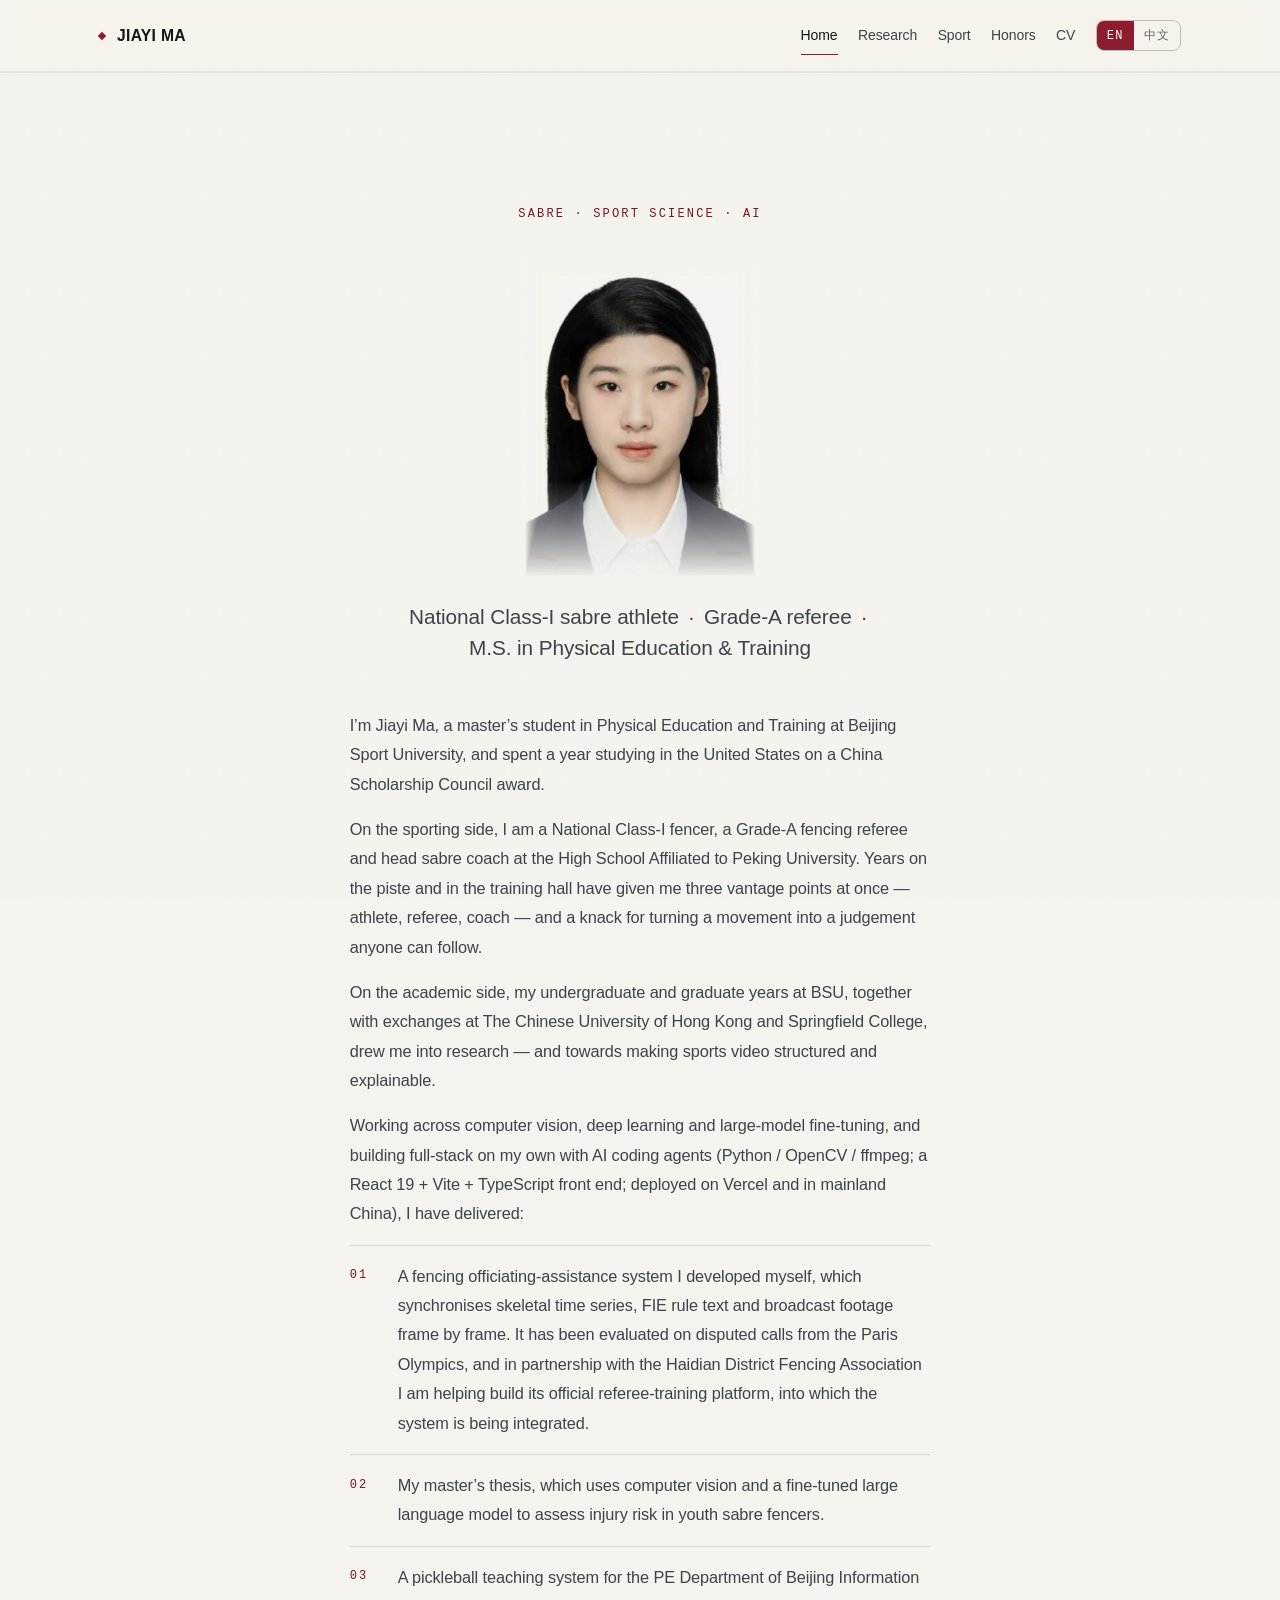
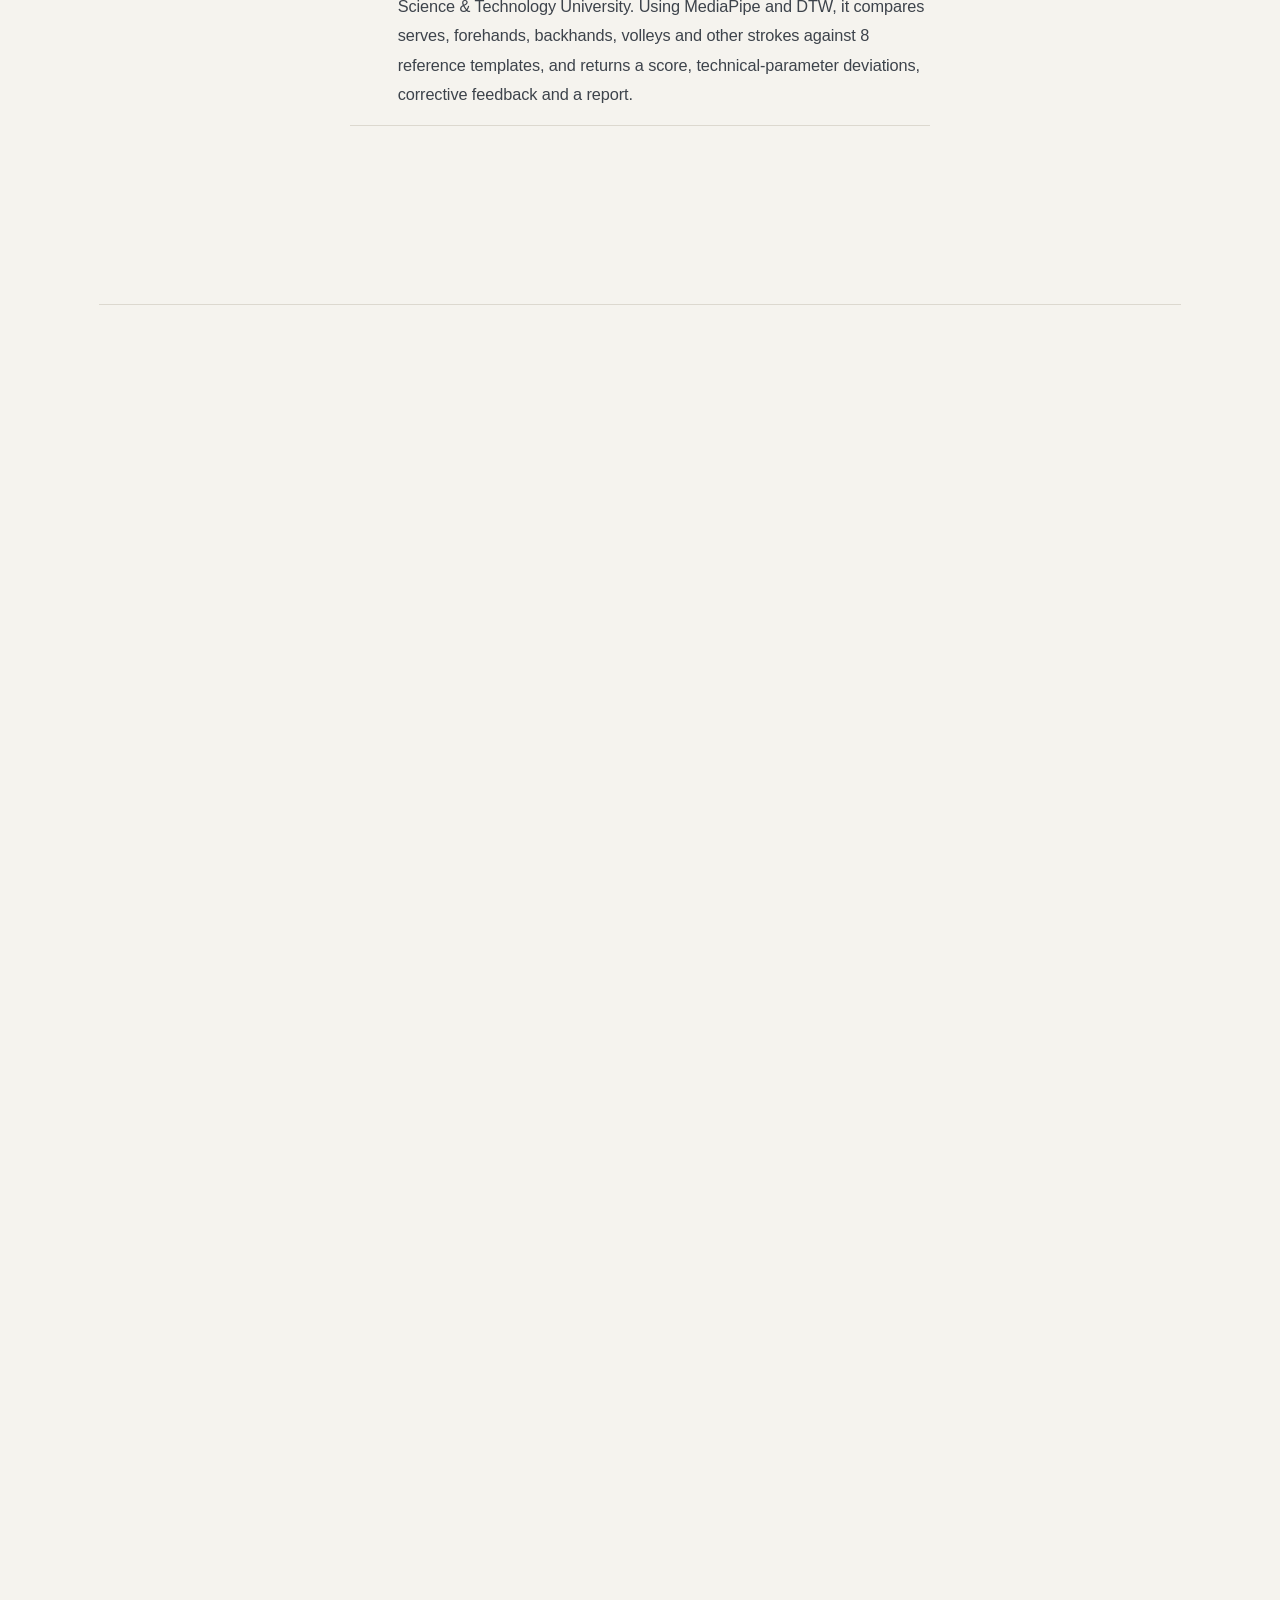
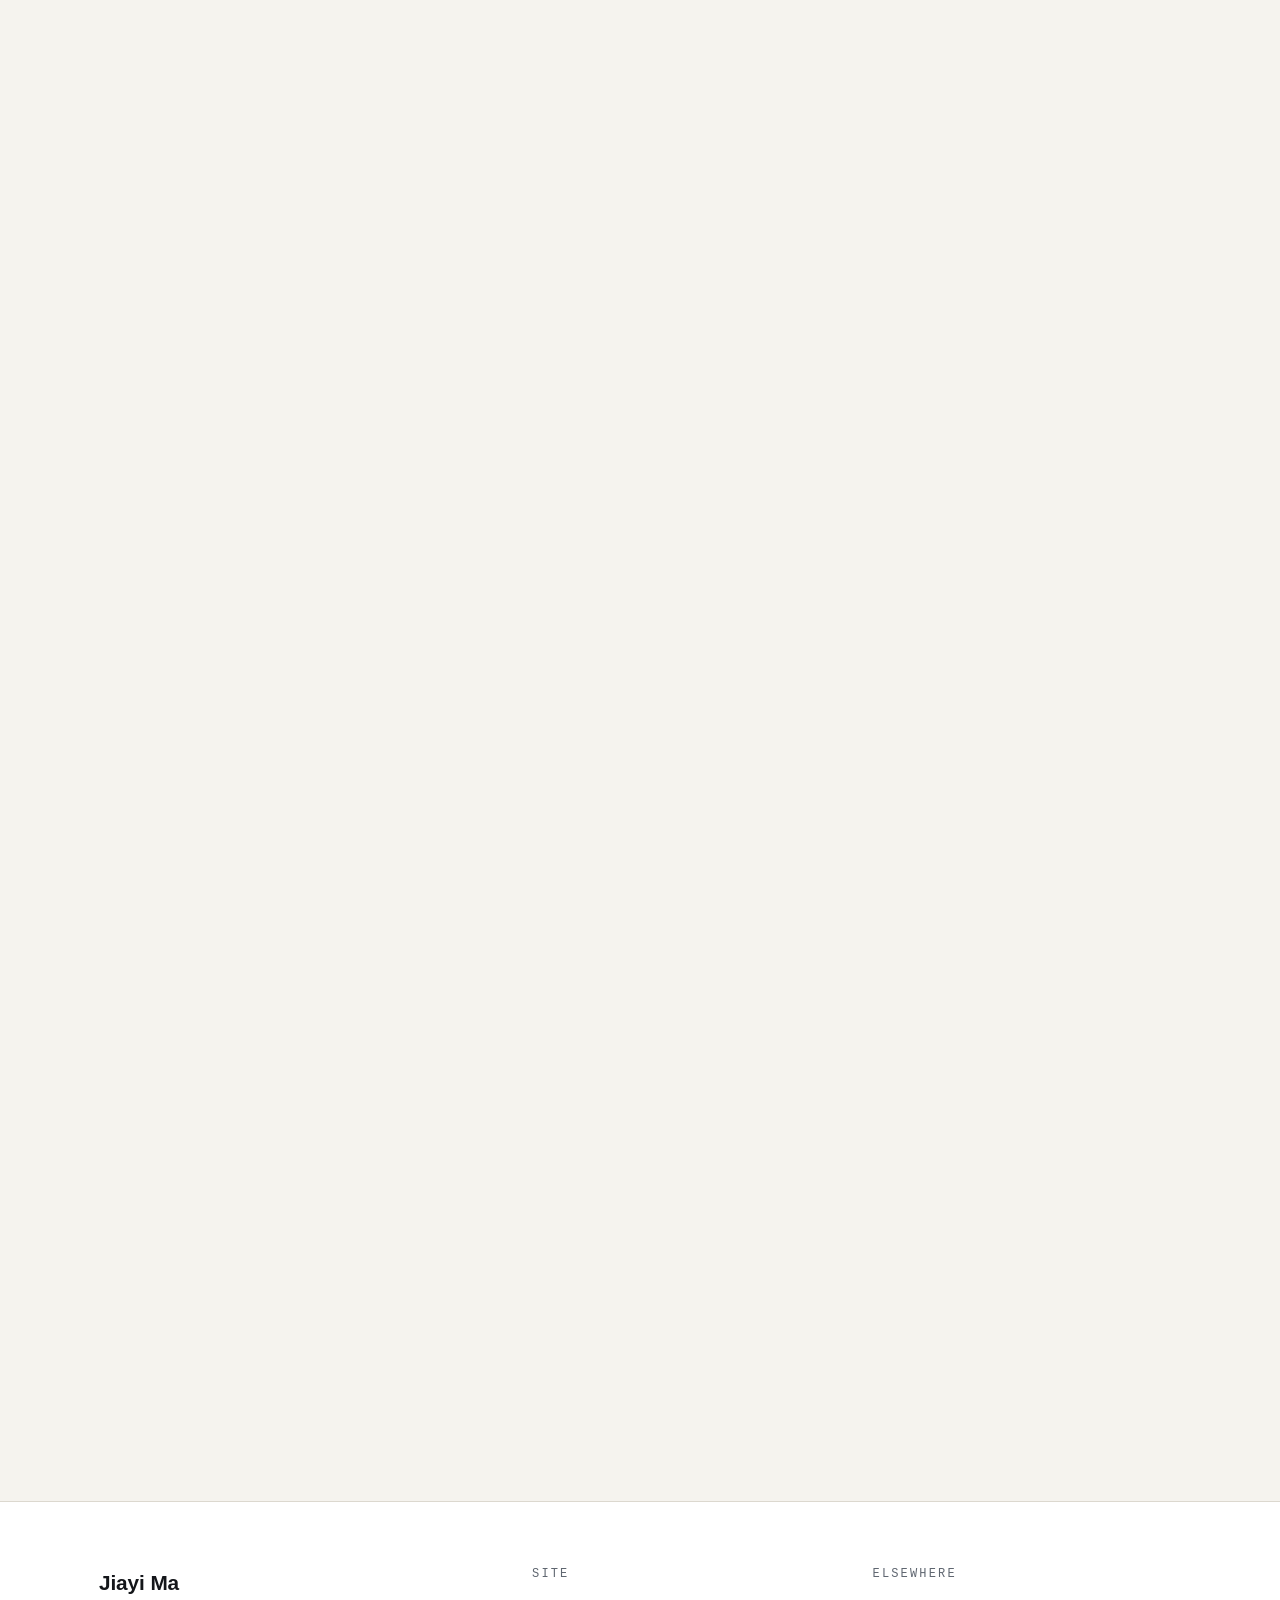
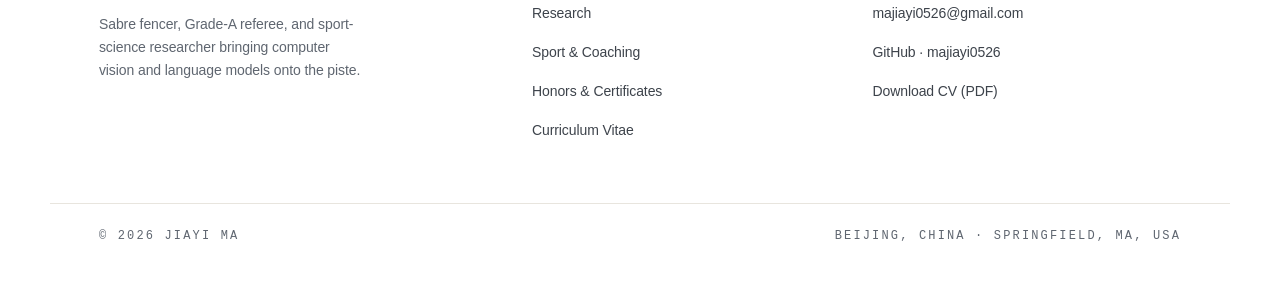
==== commit 7e472112: "feat: 首页以照片替代姓名大字，去掉子页面署名，深度赛场改为内嵌演示视频 - 首页：人像移到原姓名位置，姓名大字移除；<h1> 保留为视觉隐藏，   页面仍有主标题供读屏与搜索引擎识别 - 科研 " ====
--- a/index.html
+++ b/index.html
@@ -49,10 +49,15 @@
 
 <main class="page" id="main">
 
-
   <header class="hero">
     <p class="label label--accent hero__eyebrow reveal"><span class="lang-en">Sabre &middot; Sport Science &middot; AI</span><span class="lang-cn">佩剑 · 运动科学 · 人工智能</span></p>
-    <h1 class="hero__name reveal"><span class="lang-en">Jiayi Ma</span><span class="lang-cn">马佳艺</span></h1>
+    <h1 class="visually-hidden"><span class="lang-en">Jiayi Ma</span><span class="lang-cn">马佳艺</span></h1>
+    <figure class="portrait portrait--lead reveal">
+      <picture>
+        <source srcset="portrait.webp" type="image/webp">
+        <img src="portrait.jpg" width="720" height="1006" alt="Portrait of Jiayi Ma" fetchpriority="high" decoding="async">
+      </picture>
+    </figure>
     <p class="hero__role reveal"><span class="lang-en">National Class-I sabre athlete <span class="sep">·</span> Grade-A referee <span class="sep">·</span> M.S. in Physical Education &amp; Training</span><span class="lang-cn">佩剑一级运动员 <span class="sep">·</span> 国家A级击剑裁判 <span class="sep">·</span> 体育教育训练学硕士</span></p>
     <div class="hero__bio reveal">
       <p><span class="lang-en">I&rsquo;m Jiayi Ma, a master&rsquo;s student in Physical Education and Training at Beijing Sport University, and spent a year studying in the United States on a China Scholarship Council award.</span><span class="lang-cn">我是马佳艺，北京体育大学体育教育训练学硕士在读，曾赴美公派一年学习。</span></p>
@@ -70,13 +75,6 @@
       <a class="btn" href="JiayiMa_CV.pdf"><span class="lang-en">Download CV</span><span class="lang-cn">下载简历</span> <span class="arrow" aria-hidden="true">↓</span></a>
     </div>
 
-    <figure class="portrait reveal">
-      <picture>
-        <source srcset="portrait.webp" type="image/webp">
-        <img src="portrait.jpg" width="720" height="1006" alt="Portrait of Jiayi Ma" fetchpriority="high" decoding="async">
-      </picture>
-    </figure>
-
     <div class="hero__stats">
       <div class="stat reveal">
         <p class="stat__value">10+</p>
@@ -100,7 +98,6 @@
       </div>
     </div>
   </header>
-
 
   <section class="section" aria-labelledby="sec-01">
     <div class="section__head reveal">
@@ -131,7 +128,6 @@
     </div>
   </section>
 
-
   <section class="section" aria-labelledby="sec-02">
     <div class="section__head reveal">
       <p class="label section__num">02</p>
@@ -184,7 +180,6 @@
   </article>
 
   </section>
-
 
   <section class="cta reveal" aria-labelledby="cta-title">
     <p class="label label--accent"><span class="lang-en">Get in touch</span><span class="lang-cn">联系方式</span></p>
--- a/styles/layout.css
+++ b/styles/layout.css
@@ -252,6 +252,16 @@
   margin: clamp(var(--s-7), 5vw, var(--s-9)) auto 0;
   width: clamp(200px, 26vw, 330px);
 }
+/* lead position: the portrait now takes the name's place at the top
+   of the hero. Smaller than before, and the dissolving lower edge
+   hands over to the role line directly beneath it. */
+.portrait--lead {
+  margin: 0 auto var(--s-5);
+  width: clamp(170px, 18vw, 230px);
+}
+@media (max-width: 767px) {
+  .portrait--lead { width: clamp(150px, 42vw, 190px); }
+}
 .portrait picture,
 .portrait img { display: block; width: 100%; }
 
--- a/styles/components.css
+++ b/styles/components.css
@@ -148,6 +148,18 @@
 .card__title { font-size: var(--t-h3); font-weight: 550; margin-bottom: var(--s-3); }
 .card__body { color: var(--ink-soft); font-size: var(--t-small); line-height: 1.7; }
 .card .tags { margin-top: auto; padding-top: var(--s-6); }
+/* an embedded demo inside a card: full card width, its own radius,
+   and preload="none" in the markup so the 5 MB file is fetched only
+   when someone actually presses play */
+.card__video {
+  display: block;
+  width: 100%;
+  height: auto;
+  margin-top: var(--s-5);
+  border-radius: var(--r-md);
+  background: #000;
+}
+.card__caption { margin-top: var(--s-3); }
 
 /* grids that break the "three equal boxes" default */
 .grid-3 {
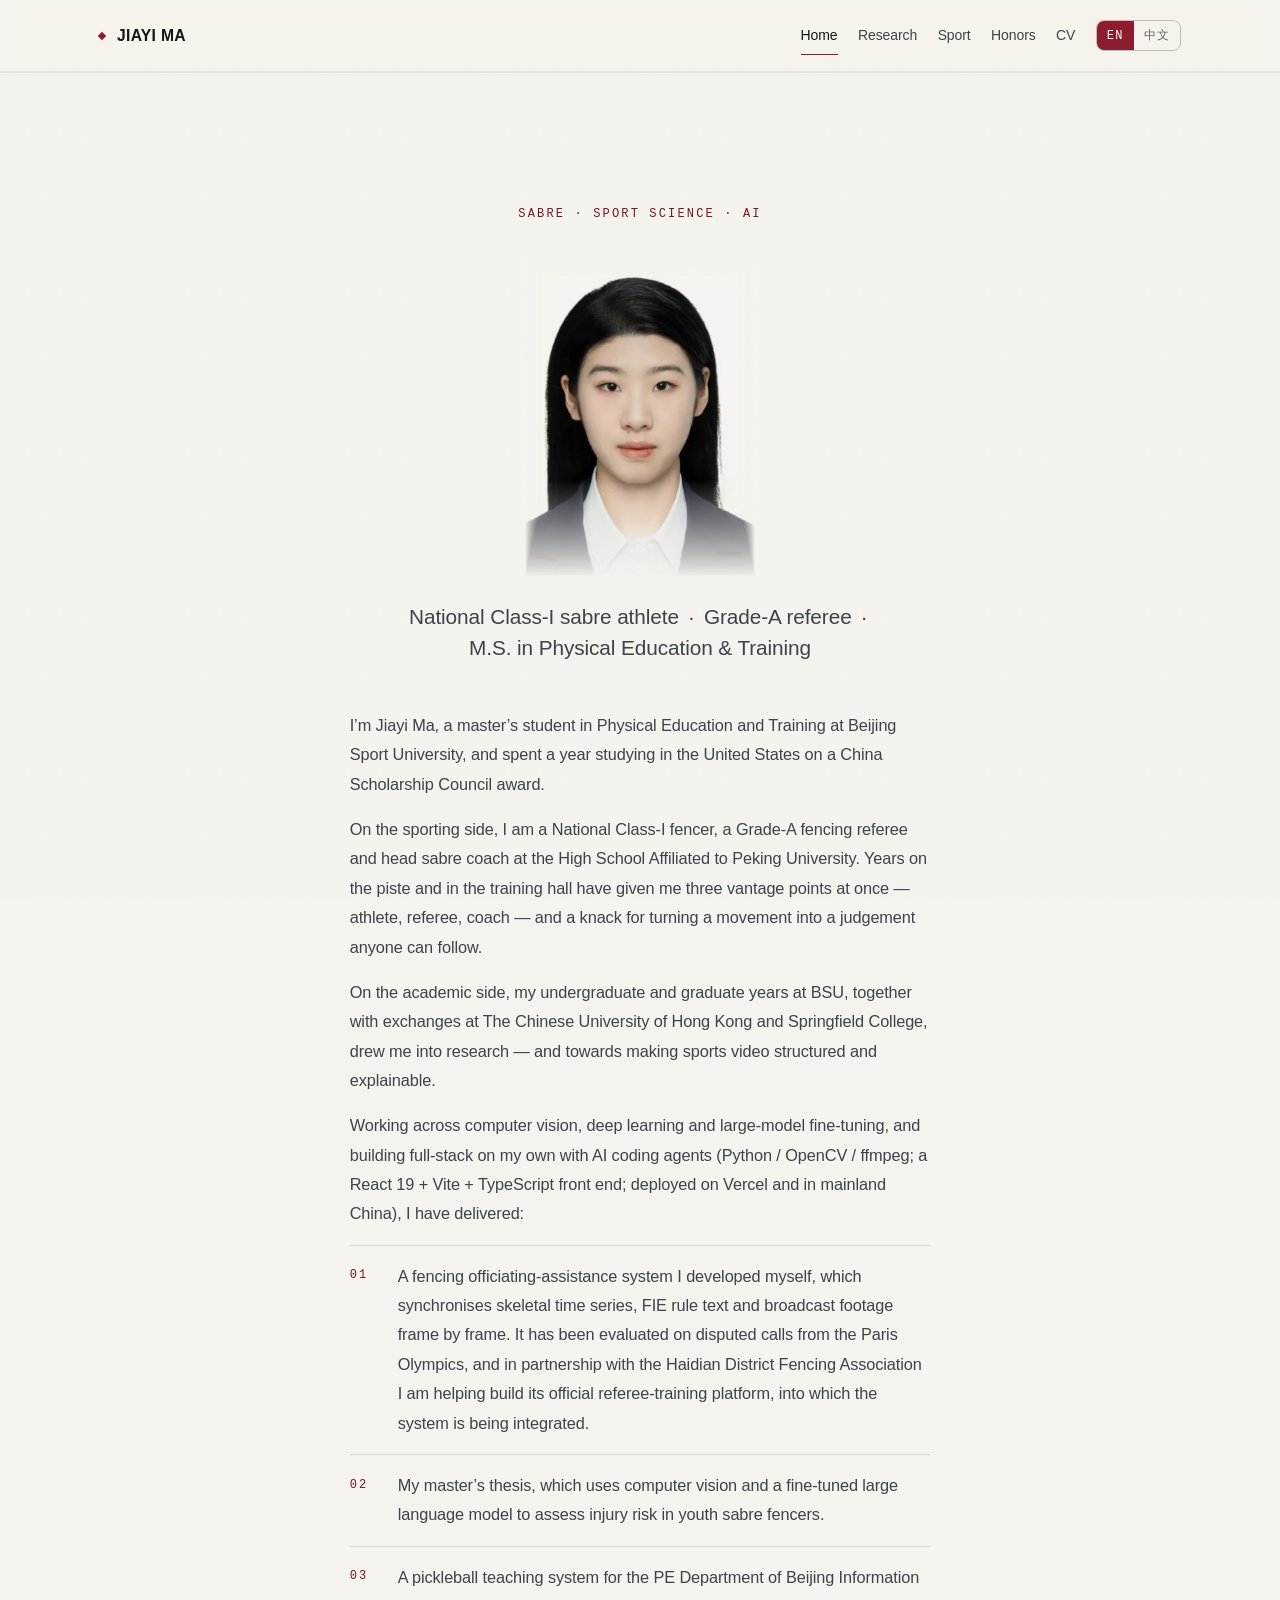
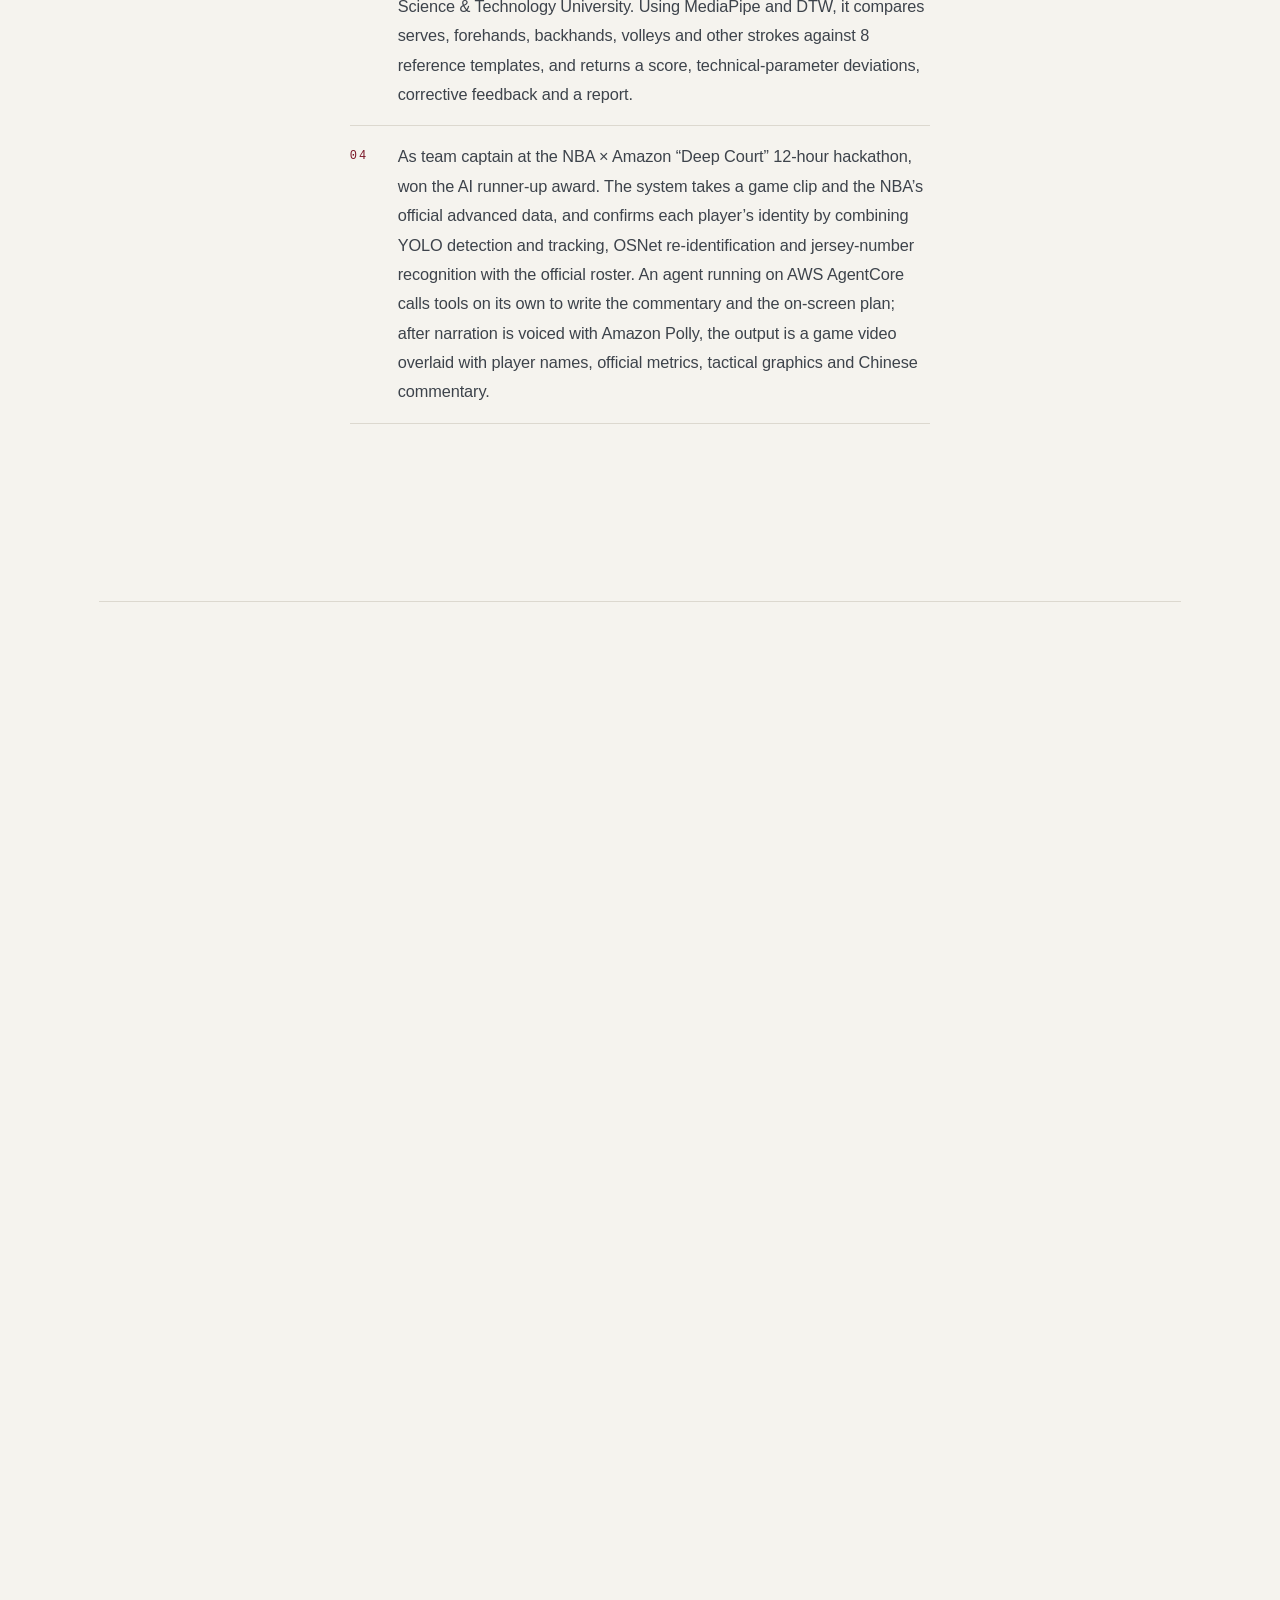
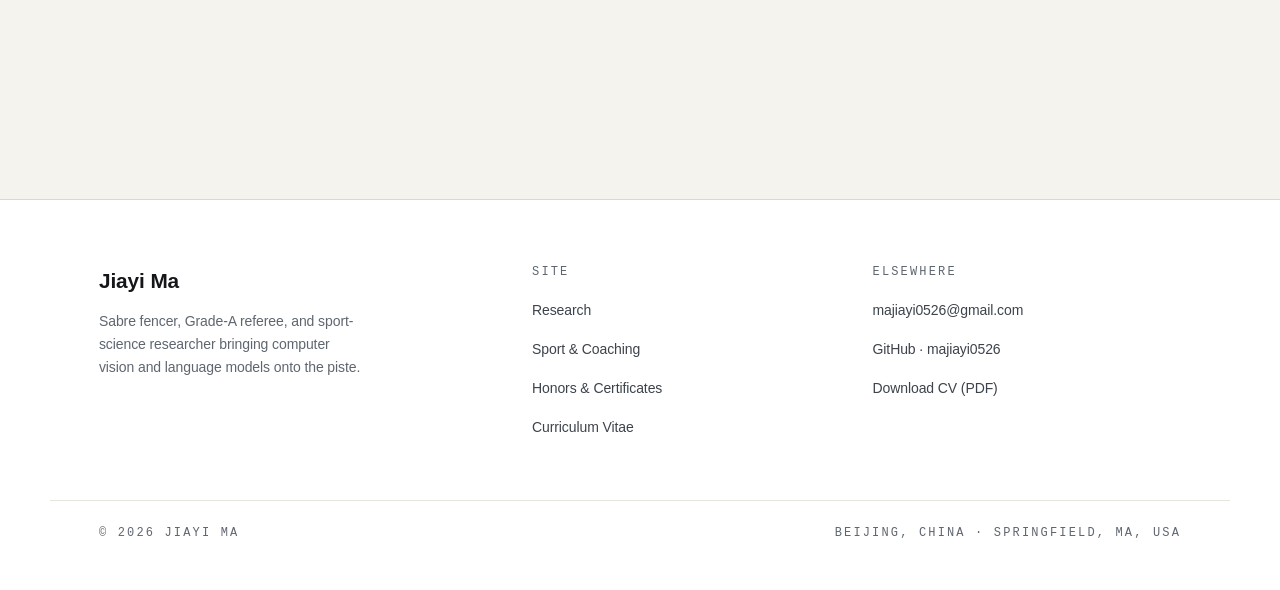
==== commit 124e5ece: "feat: 自我介绍成果列表新增第 4 条「深度赛场」黑客松（中英） Co-Authored-By: Claude Opus 5.5 <noreply@anthropic.com>" ====
--- a/index.html
+++ b/index.html
@@ -68,6 +68,7 @@
         <li><span class="lang-en">A fencing officiating-assistance system I developed myself, which synchronises skeletal time series, FIE rule text and broadcast footage frame by frame. It has been evaluated on disputed calls from the Paris Olympics, and in partnership with the Haidian District Fencing Association I am helping build its official referee-training platform, into which the system is being integrated.</span><span class="lang-cn">个人开发击剑判罚辅助系统，把骨骼时序、FIE 规则条文与转播画面逐帧同步，在巴黎奥运争议判罚上完成评测，并与海淀区击剑协会合作参与其官方裁判培训平台搭建、接入该系统。</span></li>
         <li><span class="lang-en">My master&rsquo;s thesis, which uses computer vision and a fine-tuned large language model to assess injury risk in youth sabre fencers.</span><span class="lang-cn">硕士论文用计算机视觉 + 微调大模型评估青少年佩剑运动员损伤风险。</span></li>
         <li><span class="lang-en">A pickleball teaching system for the PE Department of Beijing Information Science &amp; Technology University. Using MediaPipe and DTW, it compares serves, forehands, backhands, volleys and other strokes against 8 reference templates, and returns a score, technical-parameter deviations, corrective feedback and a report.</span><span class="lang-cn">为北京信息科技大学体育部开发匹克球教学系统，通过 MediaPipe、DTW 比对发球、正反手、截击等 8 项标准动作模板，输出评分、技术参数偏差和纠错反馈、报告。</span></li>
+        <li><span class="lang-en">As team captain at the NBA &times; Amazon &ldquo;Deep Court&rdquo; 12-hour hackathon, won the AI runner-up award. The system takes a game clip and the NBA&rsquo;s official advanced data, and confirms each player&rsquo;s identity by combining YOLO detection and tracking, OSNet re-identification and jersey-number recognition with the official roster. An agent running on AWS AgentCore calls tools on its own to write the commentary and the on-screen plan; after narration is voiced with Amazon Polly, the output is a game video overlaid with player names, official metrics, tactical graphics and Chinese commentary.</span><span class="lang-cn">作为队长参加 NBA × 亚马逊「深度赛场」12 小时黑客松，获 AI 亚军。系统输入比赛视频与 NBA 官方深度数据，通过 YOLO 检测跟踪、OSNet 重识别与球衣号码识别，结合官方名单确认球员身份；运行在 AWS AgentCore 上的 Agent 自主调用工具生成解说与画面计划，经 Amazon Polly 配音后，输出叠加球员姓名、官方指标、战术图示和中文解说的比赛视频。</span></li>
       </ol>
     </div>
     <div class="hero__actions reveal">
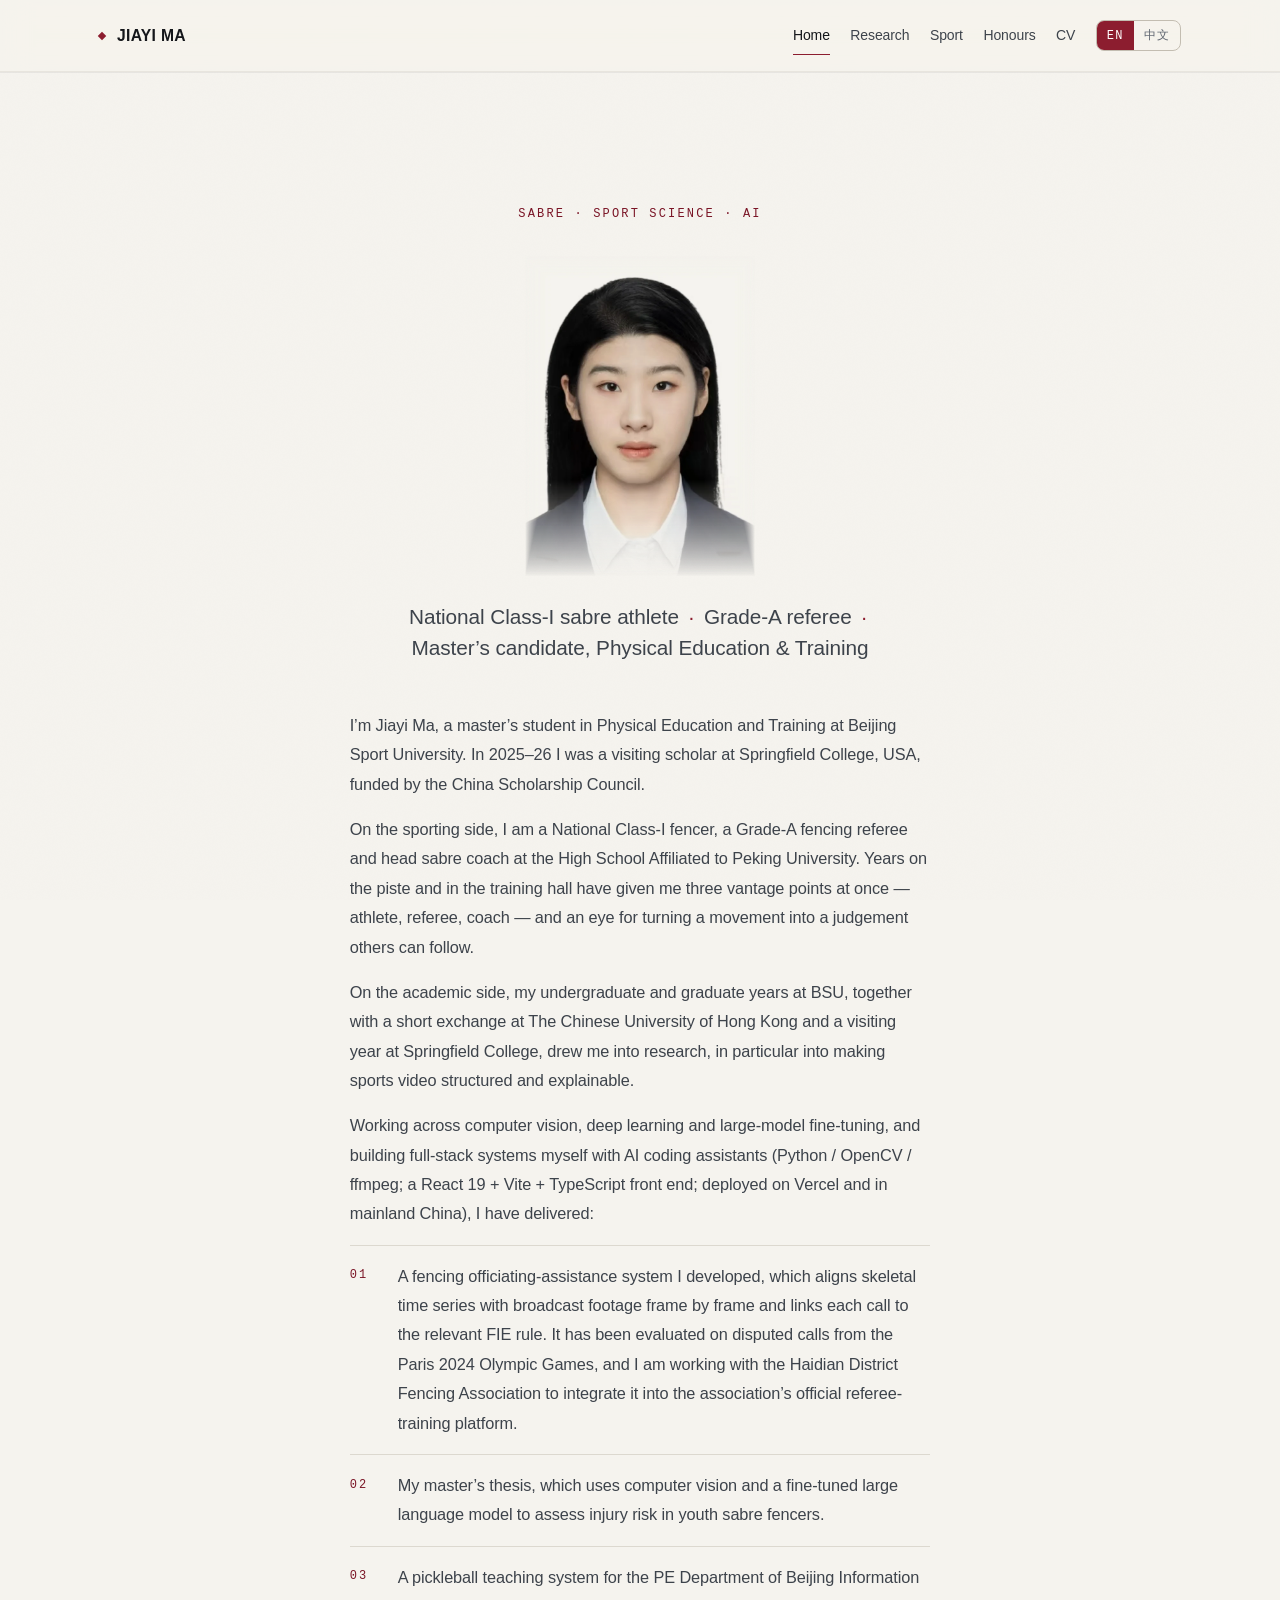
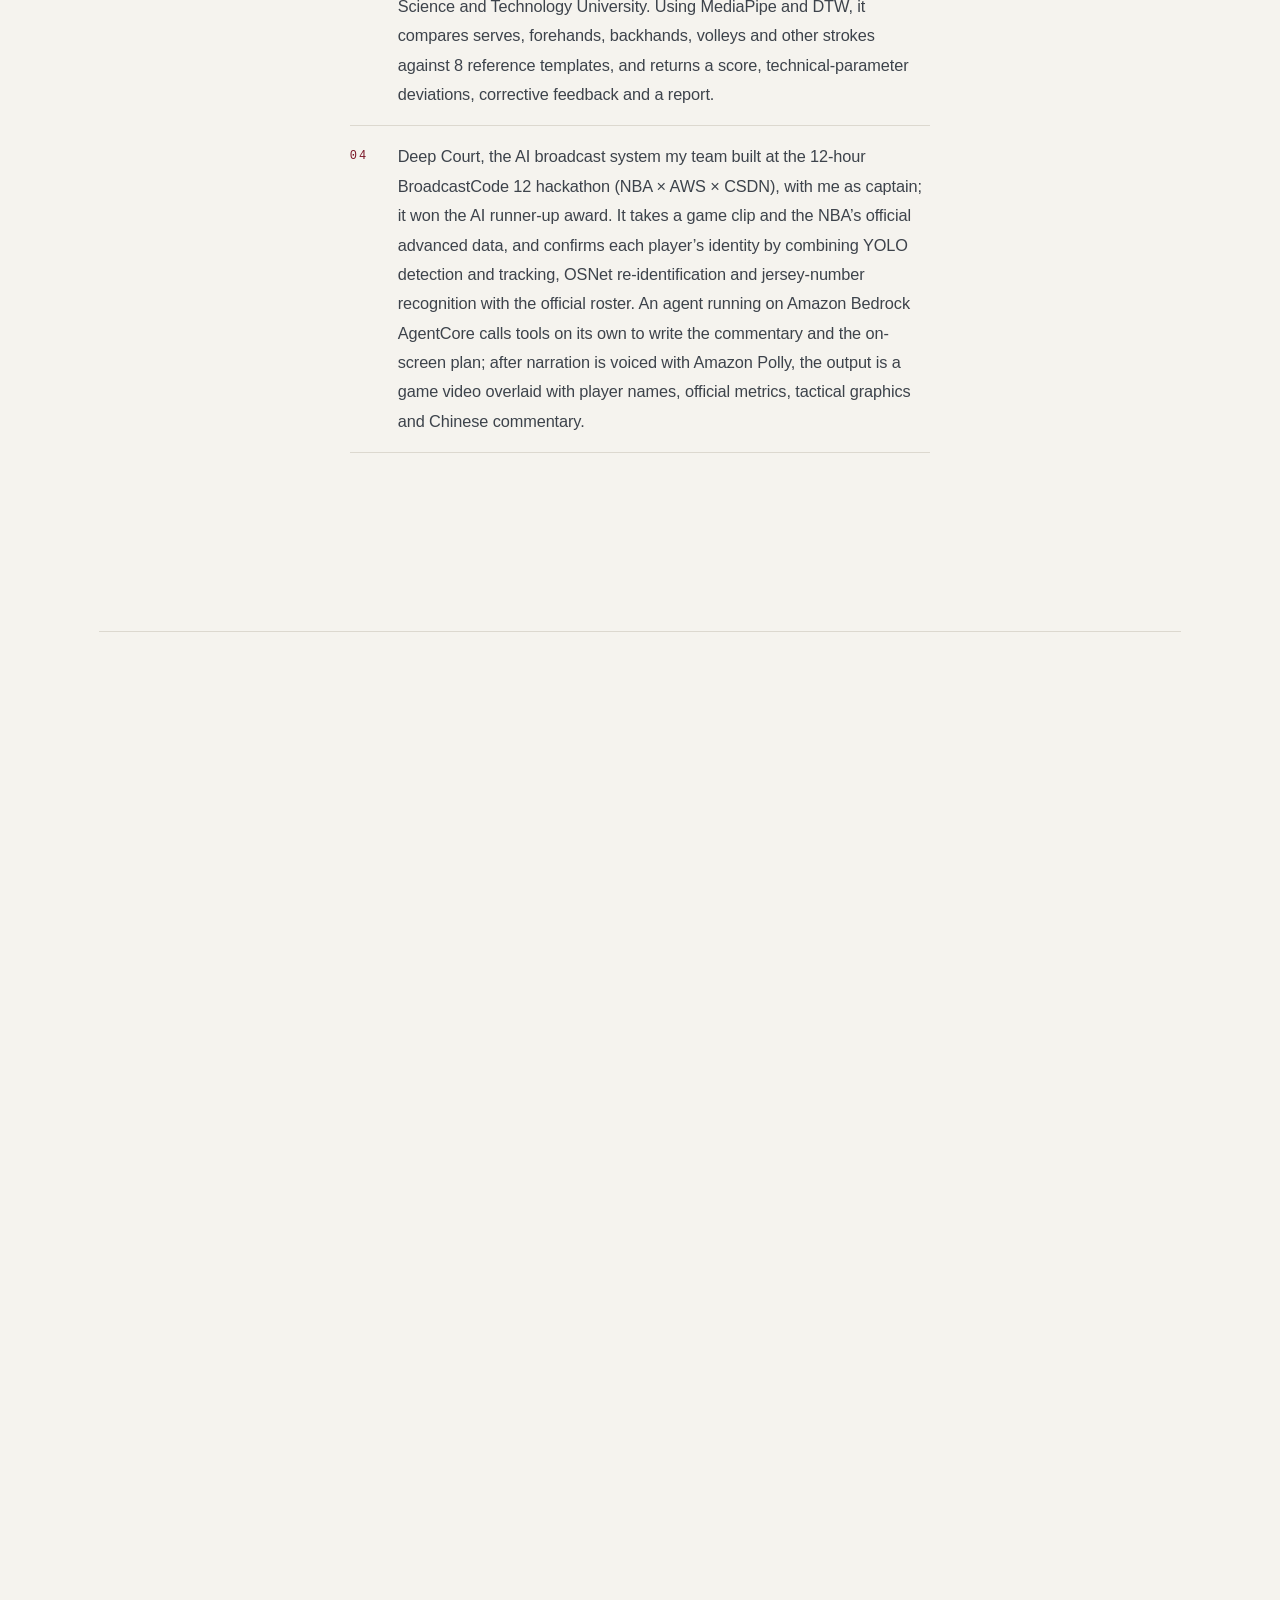
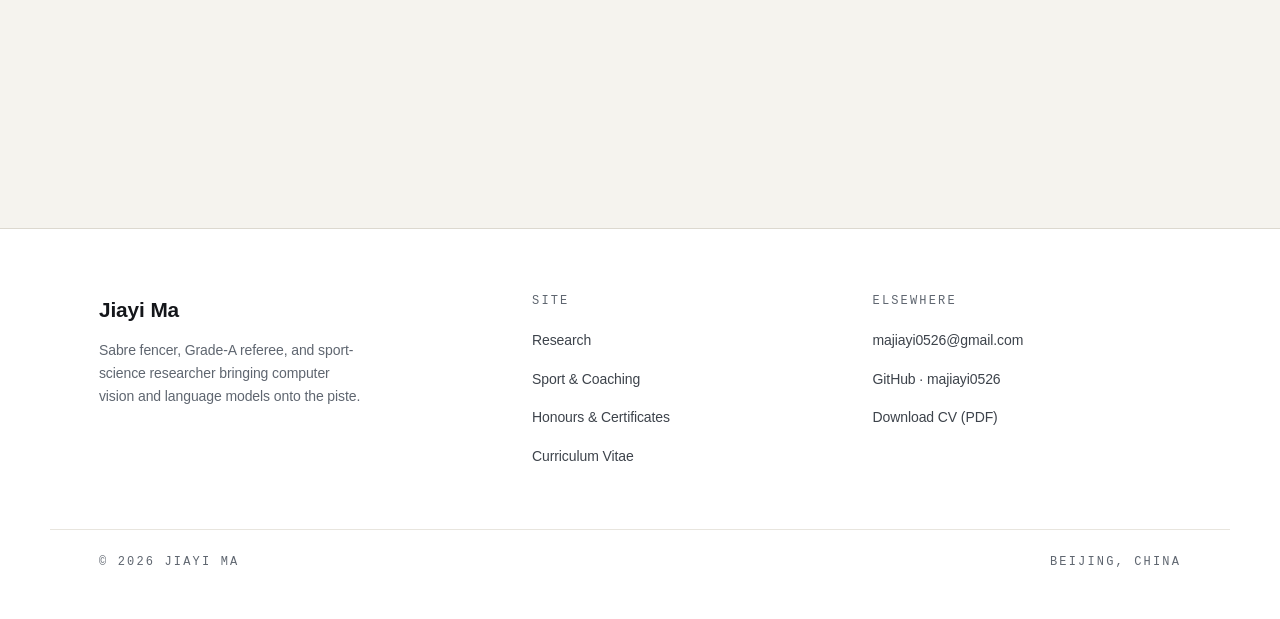
==== commit 8f60dcfe: "fix: 换用英文版简历 PDF，统一全站事实表述（中英同步） - JiayiMa_CV.pdf 替换为 2 页英文学术简历（不含手机号、出生年月、政治面貌） - 春田学院改为访问学者；论文指标数 1" ====
--- a/index.html
+++ b/index.html
@@ -5,13 +5,13 @@
 <meta name="viewport" content="width=device-width, initial-scale=1">
 <meta name="color-scheme" content="dark">
 <meta http-equiv="Content-Security-Policy" content="default-src 'self'; script-src 'self'; style-src 'self'; img-src 'self' data:; font-src 'self'; base-uri 'self'; form-action 'none'; object-src 'none'">
-<meta name="description" content="Jiayi Ma — sabre fencer, Grade-A referee of the Chinese Fencing Association, and M.S. researcher in physical education and training, applying computer vision and large language models to youth sabre training and injury-risk assessment.">
+<meta name="description" content="Jiayi Ma — sabre fencer, Grade-A referee of the Chinese Fencing Association, and master's researcher in physical education and training, applying computer vision and large language models to youth sabre training and injury-risk assessment.">
 <meta name="author" content="Jiayi Ma">
 <title>Home · Jiayi Ma 马佳艺</title>
 <link rel="canonical" href="https://majiayi0526.github.io/">
 <meta property="og:type" content="profile">
 <meta property="og:title" content="Home · Jiayi Ma 马佳艺">
-<meta property="og:description" content="Jiayi Ma — sabre fencer, Grade-A referee of the Chinese Fencing Association, and M.S. researcher in physical education and training, applying computer vision and large language models to youth sabre training and injury-risk assessment.">
+<meta property="og:description" content="Jiayi Ma — sabre fencer, Grade-A referee of the Chinese Fencing Association, and master's researcher in physical education and training, applying computer vision and large language models to youth sabre training and injury-risk assessment.">
 <meta property="og:image" content="https://majiayi0526.github.io/photo.jpg">
 <meta property="og:url" content="https://majiayi0526.github.io/">
 <meta name="twitter:card" content="summary">
@@ -37,7 +37,7 @@
         <a class="nav__link is-active" href="index.html"><span class="lang-en">Home</span><span class="lang-cn">首页</span></a>
         <a class="nav__link" href="research.html"><span class="lang-en">Research</span><span class="lang-cn">科研</span></a>
         <a class="nav__link" href="fencing.html"><span class="lang-en">Sport</span><span class="lang-cn">体育专业</span></a>
-        <a class="nav__link" href="awards.html"><span class="lang-en">Honors</span><span class="lang-cn">荣誉证书</span></a>
+        <a class="nav__link" href="awards.html"><span class="lang-en">Honours</span><span class="lang-cn">荣誉证书</span></a>
         <a class="nav__link" href="cv.html"><span class="lang-en">CV</span><span class="lang-cn">简历</span></a>
         <span class="lang-switch" role="group" aria-label="Language / 语言">
           <button type="button" data-lang="en" aria-pressed="true">EN</button>
@@ -58,22 +58,22 @@
         <img src="portrait.jpg" width="720" height="1006" alt="Portrait of Jiayi Ma" fetchpriority="high" decoding="async">
       </picture>
     </figure>
-    <p class="hero__role reveal"><span class="lang-en">National Class-I sabre athlete <span class="sep">·</span> Grade-A referee <span class="sep">·</span> M.S. in Physical Education &amp; Training</span><span class="lang-cn">佩剑一级运动员 <span class="sep">·</span> 国家A级击剑裁判 <span class="sep">·</span> 体育教育训练学硕士</span></p>
+    <p class="hero__role reveal"><span class="lang-en">National Class-I sabre athlete <span class="sep">·</span> Grade-A referee <span class="sep">·</span> Master&rsquo;s candidate, Physical Education &amp; Training</span><span class="lang-cn">佩剑一级运动员 <span class="sep">·</span> 国家A级击剑裁判 <span class="sep">·</span> 体育教育训练学硕士在读</span></p>
     <div class="hero__bio reveal">
-      <p><span class="lang-en">I&rsquo;m Jiayi Ma, a master&rsquo;s student in Physical Education and Training at Beijing Sport University, and spent a year studying in the United States on a China Scholarship Council award.</span><span class="lang-cn">我是马佳艺，北京体育大学体育教育训练学硕士在读，曾赴美公派一年学习。</span></p>
-      <p><span class="lang-en">On the sporting side, I am a National Class-I fencer, a Grade-A fencing referee and head sabre coach at the High School Affiliated to Peking University. Years on the piste and in the training hall have given me three vantage points at once &mdash; athlete, referee, coach &mdash; and a knack for turning a movement into a judgement anyone can follow.</span><span class="lang-cn">运动经历上，作为击剑一级运动员、A级击剑裁判以及北大附中佩剑总教练，长期的赛场和教学经验使我拥有了运动员、裁判、教练三重视角，擅长把动作讲成任何人都听得懂的判断。</span></p>
-      <p><span class="lang-en">On the academic side, my undergraduate and graduate years at BSU, together with exchanges at The Chinese University of Hong Kong and Springfield College, drew me into research &mdash; and towards making sports video structured and explainable.</span><span class="lang-cn">学习经历上，北体的本硕和香港中文大学、美国春田学院的交换经历塑造了我对于科研的兴趣，开始学习体育视频的结构化与可解释化。</span></p>
-      <p><span class="lang-en">Working across computer vision, deep learning and large-model fine-tuning, and building full-stack on my own with AI coding agents (Python / OpenCV / ffmpeg; a React 19 + Vite + TypeScript front end; deployed on Vercel and in mainland China), I have delivered:</span><span class="lang-cn">我通过计算机视觉、深度学习与大模型微调，以及借助 AI 编码代理完成的全栈独立开发（Python/OpenCV/ffmpeg，React 19 + Vite + TypeScript 前端，Vercel 与国内部署），完成了一些成果：</span></p>
+      <p><span class="lang-en">I&rsquo;m Jiayi Ma, a master&rsquo;s student in Physical Education and Training at Beijing Sport University. In 2025&ndash;26 I was a visiting scholar at Springfield College, USA, funded by the China Scholarship Council.</span><span class="lang-cn">我是马佳艺，北京体育大学体育教育训练学硕士在读；2025–2026 年由国家留学基金委公派，在美国春田学院任访问学者。</span></p>
+      <p><span class="lang-en">On the sporting side, I am a National Class-I fencer, a Grade-A fencing referee and head sabre coach at the High School Affiliated to Peking University. Years on the piste and in the training hall have given me three vantage points at once &mdash; athlete, referee, coach &mdash; and an eye for turning a movement into a judgement others can follow.</span><span class="lang-cn">运动经历上，作为击剑一级运动员、A级击剑裁判以及北大附中佩剑主教练，长期的赛场和教学经验使我拥有了运动员、裁判、教练三重视角，擅长把动作讲成任何人都听得懂的判断。</span></p>
+      <p><span class="lang-en">On the academic side, my undergraduate and graduate years at BSU, together with a short exchange at The Chinese University of Hong Kong and a visiting year at Springfield College, drew me into research, in particular into making sports video structured and explainable.</span><span class="lang-cn">学习经历上，北体的本硕学习、香港中文大学的短期交流与美国春田学院的访学经历塑造了我对于科研的兴趣，开始学习体育视频的结构化与可解释化。</span></p>
+      <p><span class="lang-en">Working across computer vision, deep learning and large-model fine-tuning, and building full-stack systems myself with AI coding assistants (Python / OpenCV / ffmpeg; a React 19 + Vite + TypeScript front end; deployed on Vercel and in mainland China), I have delivered:</span><span class="lang-cn">我通过计算机视觉、深度学习与大模型微调，以及借助 AI 编码代理完成的全栈独立开发（Python/OpenCV/ffmpeg，React 19 + Vite + TypeScript 前端，Vercel 与国内部署），完成了一些成果：</span></p>
       <ol class="hero__bio-list">
-        <li><span class="lang-en">A fencing officiating-assistance system I developed myself, which synchronises skeletal time series, FIE rule text and broadcast footage frame by frame. It has been evaluated on disputed calls from the Paris Olympics, and in partnership with the Haidian District Fencing Association I am helping build its official referee-training platform, into which the system is being integrated.</span><span class="lang-cn">个人开发击剑判罚辅助系统，把骨骼时序、FIE 规则条文与转播画面逐帧同步，在巴黎奥运争议判罚上完成评测，并与海淀区击剑协会合作参与其官方裁判培训平台搭建、接入该系统。</span></li>
+        <li><span class="lang-en">A fencing officiating-assistance system I developed, which aligns skeletal time series with broadcast footage frame by frame and links each call to the relevant FIE rule. It has been evaluated on disputed calls from the Paris 2024 Olympic Games, and I am working with the Haidian District Fencing Association to integrate it into the association&rsquo;s official referee-training platform.</span><span class="lang-cn">个人开发击剑判罚辅助系统，把骨骼时序与转播画面逐帧对齐，并把每次判罚关联到对应的 FIE 规则条文，在巴黎 2024 奥运会争议判罚上完成评测，并与海淀区击剑协会合作参与其官方裁判培训平台搭建、接入该系统。</span></li>
         <li><span class="lang-en">My master&rsquo;s thesis, which uses computer vision and a fine-tuned large language model to assess injury risk in youth sabre fencers.</span><span class="lang-cn">硕士论文用计算机视觉 + 微调大模型评估青少年佩剑运动员损伤风险。</span></li>
-        <li><span class="lang-en">A pickleball teaching system for the PE Department of Beijing Information Science &amp; Technology University. Using MediaPipe and DTW, it compares serves, forehands, backhands, volleys and other strokes against 8 reference templates, and returns a score, technical-parameter deviations, corrective feedback and a report.</span><span class="lang-cn">为北京信息科技大学体育部开发匹克球教学系统，通过 MediaPipe、DTW 比对发球、正反手、截击等 8 项标准动作模板，输出评分、技术参数偏差和纠错反馈、报告。</span></li>
-        <li><span class="lang-en">As team captain at the NBA &times; Amazon &ldquo;Deep Court&rdquo; 12-hour hackathon, won the AI runner-up award. The system takes a game clip and the NBA&rsquo;s official advanced data, and confirms each player&rsquo;s identity by combining YOLO detection and tracking, OSNet re-identification and jersey-number recognition with the official roster. An agent running on AWS AgentCore calls tools on its own to write the commentary and the on-screen plan; after narration is voiced with Amazon Polly, the output is a game video overlaid with player names, official metrics, tactical graphics and Chinese commentary.</span><span class="lang-cn">作为队长参加 NBA × 亚马逊「深度赛场」12 小时黑客松，获 AI 亚军。系统输入比赛视频与 NBA 官方深度数据，通过 YOLO 检测跟踪、OSNet 重识别与球衣号码识别，结合官方名单确认球员身份；运行在 AWS AgentCore 上的 Agent 自主调用工具生成解说与画面计划，经 Amazon Polly 配音后，输出叠加球员姓名、官方指标、战术图示和中文解说的比赛视频。</span></li>
+        <li><span class="lang-en">A pickleball teaching system for the PE Department of Beijing Information Science and Technology University. Using MediaPipe and DTW, it compares serves, forehands, backhands, volleys and other strokes against 8 reference templates, and returns a score, technical-parameter deviations, corrective feedback and a report.</span><span class="lang-cn">为北京信息科技大学体育部开发匹克球教学系统，通过 MediaPipe、DTW 比对发球、正反手、截击等 8 项标准动作模板，输出评分、技术参数偏差和纠错反馈、报告。</span></li>
+        <li><span class="lang-en">Deep Court, the AI broadcast system my team built at the 12-hour BroadcastCode 12 hackathon (NBA &times; AWS &times; CSDN), with me as captain; it won the AI runner-up award. It takes a game clip and the NBA&rsquo;s official advanced data, and confirms each player&rsquo;s identity by combining YOLO detection and tracking, OSNet re-identification and jersey-number recognition with the official roster. An agent running on Amazon Bedrock AgentCore calls tools on its own to write the commentary and the on-screen plan; after narration is voiced with Amazon Polly, the output is a game video overlaid with player names, official metrics, tactical graphics and Chinese commentary.</span><span class="lang-cn">作为队长参加「深度赛场」BroadcastCode 12 黑客松（NBA × AWS × CSDN，12 小时），获 AI 亚军。系统输入比赛视频与 NBA 官方深度数据，通过 YOLO 检测跟踪、OSNet 重识别与球衣号码识别，结合官方名单确认球员身份；运行在 Amazon Bedrock AgentCore 上的 Agent 自主调用工具生成解说与画面计划，经 Amazon Polly 配音后，输出叠加球员姓名、官方指标、战术图示和中文解说的比赛视频。</span></li>
       </ol>
     </div>
     <div class="hero__actions reveal">
       <a class="btn btn--primary" href="research.html"><span class="lang-en">View research</span><span class="lang-cn">查看科研</span> <span class="arrow" aria-hidden="true">→</span></a>
-      <a class="btn" href="JiayiMa_CV.pdf"><span class="lang-en">Download CV</span><span class="lang-cn">下载简历</span> <span class="arrow" aria-hidden="true">↓</span></a>
+      <a class="btn" href="JiayiMa_CV.pdf"><span class="lang-en">Download CV</span><span class="lang-cn">下载英文简历</span> <span class="arrow" aria-hidden="true">↓</span></a>
     </div>
 
     <div class="hero__stats">
@@ -93,7 +93,7 @@
         <p class="stat__note"><span class="lang-en">4 national · 5 Beijing municipal</span><span class="lang-cn">全国级 4 枚 · 北京市级 5 枚</span></p>
       </div>
       <div class="stat reveal">
-        <p class="stat__value">5<span class="unit"><span class="lang-en">yrs</span><span class="lang-cn">年</span></span></p>
+        <p class="stat__value">5</p>
         <p class="label"><span class="lang-en">Seasons coaching sabre</span><span class="lang-cn">执教学年</span></p>
         <p class="stat__note"><span class="lang-en">High School Affiliated to Peking University</span><span class="lang-cn">北京大学附属中学</span></p>
       </div>
@@ -111,7 +111,7 @@
       <article class="card reveal">
         <p class="label card__num">01</p>
         <h3 class="card__title"><span class="lang-en">Computer vision on the piste</span><span class="lang-cn">剑道上的计算机视觉</span></h3>
-        <p class="card__body"><span class="lang-en">Markerless motion capture and YOLOv8-Pose skeleton extraction turned into a 19-indicator biomechanics system for sabre technique.</span><span class="lang-cn">以无标记动作捕捉与 YOLOv8-Pose 骨架提取为基础，构建佩剑技术的 19 项生物力学指标体系。</span></p>
+        <p class="card__body"><span class="lang-en">Markerless motion capture and YOLOv8-Pose skeleton extraction turned into 15 biomechanical indicators for sabre technique.</span><span class="lang-cn">以无标记动作捕捉与 YOLOv8-Pose 骨架提取为基础，构建佩剑技术的 15 项生物力学指标。</span></p>
         <ul class="tags"><li class="tag">YOLOv8-Pose</li><li class="tag">OpenCV</li><li class="tag">Markerless Mocap</li></ul>
       </article>
       <article class="card reveal">
@@ -122,9 +122,9 @@
       </article>
       <article class="card reveal">
         <p class="label card__num">03</p>
-        <h3 class="card__title"><span class="lang-en">Injury risk, flagged early</span><span class="lang-cn">损伤风险的前置识别</span></h3>
-        <p class="card__body"><span class="lang-en">Interpretable lower-limb injury-risk reports for sabre fencers aged 12–18, validated against national-level coach evaluation.</span><span class="lang-cn">为 12–18 岁佩剑运动员生成可解释的下肢损伤风险报告，并以国家级教练员评估作为验证基准。</span></p>
-        <ul class="tags"><li class="tag">Weighted Kappa / ICC</li><li class="tag">Expert Panel</li><li class="tag">Streamlit</li></ul>
+        <h3 class="card__title"><span class="lang-en">Injury-risk movement patterns, made measurable</span><span class="lang-cn">让损伤风险相关的动作模式可测量</span></h3>
+        <p class="card__body"><span class="lang-en">Interpretable lower-limb injury-risk reports for sabre fencers aged 12–18; evaluation against independent expert-coach ratings is in progress.</span><span class="lang-cn">为 12–18 岁佩剑运动员生成可解释的下肢损伤风险报告；以独立专家教练评分为基准的评估正在进行。</span></p>
+        <ul class="tags"><li class="tag">Weighted kappa / ICC</li><li class="tag">Expert Panel</li><li class="tag">Streamlit</li></ul>
       </article>
     </div>
   </section>
@@ -136,10 +136,10 @@
     </div>
 
   <article class="entry reveal">
-    <p class="label entry__date"><span class="lang-en">Sept 2024 – Jun 2027</span><span class="lang-cn">2024.09 – 2027.06</span></p>
+    <p class="label entry__date"><span class="lang-en">Sep 2024 – Jun 2027</span><span class="lang-cn">2024.09 – 2027.06</span></p>
     <div>
       <h3 class="entry__title"><span class="lang-en">Beijing Sport University <span class="loc">— Beijing, China</span></span><span class="lang-cn">北京体育大学 <span class="loc">— 中国，北京</span></span></h3>
-      <p class="entry__meta"><span class="lang-en">M.S., Physical Education and Training (Research Track) · School of Competitive Athletics</span><span class="lang-cn">体育教育训练学 学术型硕士 · 竞技体育学院</span></p>
+      <p class="entry__meta"><span class="lang-en">Master&rsquo;s programme, Physical Education and Training (research track) · School of Competitive Sports</span><span class="lang-cn">体育教育训练学 学术型硕士 · 竞技体育学院</span></p>
       <ul class="entry__list">
         <li><span class="lang-en">Core coursework: principles of sports training, advanced statistics, experimental research methods, advanced sport psychology, sports medicine</span><span class="lang-cn">核心课程：运动训练学原理、高级统计学、实验研究方法、高级运动心理学、运动医学</span></li>
       </ul>
@@ -150,7 +150,7 @@
     <p class="label entry__date"><span class="lang-en">Aug 2025 – Jun 2026</span><span class="lang-cn">2025.08 – 2026.06</span></p>
     <div>
       <h3 class="entry__title"><span class="lang-en">Springfield College <span class="loc">— Springfield, MA, USA</span></span><span class="lang-cn">美国春田学院 <span class="loc">— 美国，马萨诸塞州</span></span></h3>
-      <p class="entry__meta"><span class="lang-en">M.S., Physical Education &amp; Training · CSC-sponsored joint master's program</span><span class="lang-cn">体育教育训练学 · 国家留学基金委（CSC）公派联合培养</span></p>
+      <p class="entry__meta"><span class="lang-en">Visiting Scholar · funded by the China Scholarship Council (CSC)</span><span class="lang-cn">访问学者 · 国家留学基金委（CSC）公派</span></p>
       <ul class="entry__list">
         <li><span class="lang-en">Big data in sport science, motor skill development and analysis, evidence-based practice — all A grades</span><span class="lang-cn">体育科学中的大数据、运动技能的发展与分析、循证实践等，全 A 通过</span></li>
       </ul>
@@ -169,10 +169,10 @@
   </article>
 
   <article class="entry reveal">
-    <p class="label entry__date"><span class="lang-en">Sept 2020 – Jun 2024</span><span class="lang-cn">2020.09 – 2024.06</span></p>
+    <p class="label entry__date"><span class="lang-en">Sep 2020 – Jun 2024</span><span class="lang-cn">2020.09 – 2024.06</span></p>
     <div>
       <h3 class="entry__title"><span class="lang-en">Beijing Sport University <span class="loc">— Beijing, China</span></span><span class="lang-cn">北京体育大学 <span class="loc">— 中国，北京</span></span></h3>
-      <p class="entry__meta"><span class="lang-en">B.S., Sports Training · Beijing Municipal Outstanding Graduate</span><span class="lang-cn">运动训练学 学士 · 北京市优秀毕业生</span></p>
+      <p class="entry__meta"><span class="lang-en">Bachelor&rsquo;s degree, Sports Training · Beijing Municipal Outstanding Graduate</span><span class="lang-cn">运动训练学 学士 · 北京市优秀毕业生</span></p>
       <ul class="entry__list">
         <li><span class="lang-en">Graduated ranked 2 of 186 in cohort</span><span class="lang-cn">专业排名 2/186</span></li>
         <li><span class="lang-en">Core coursework: basketball, track &amp; field, swimming, sports training theory, sport psychology, PE curriculum &amp; pedagogy, sports medicine</span><span class="lang-cn">核心课程：篮球、田径、游泳、运动训练学、运动心理学、体育课程教学论、运动医学</span></li>
@@ -204,7 +204,7 @@
       <ul>
         <li><a href="research.html"><span class="lang-en">Research</span><span class="lang-cn">科研成果</span></a></li>
         <li><a href="fencing.html"><span class="lang-en">Sport &amp; Coaching</span><span class="lang-cn">体育专业经历</span></a></li>
-        <li><a href="awards.html"><span class="lang-en">Honors &amp; Certificates</span><span class="lang-cn">荣誉与证书</span></a></li>
+        <li><a href="awards.html"><span class="lang-en">Honours &amp; Certificates</span><span class="lang-cn">荣誉与证书</span></a></li>
         <li><a href="cv.html"><span class="lang-en">Curriculum Vitae</span><span class="lang-cn">个人简历</span></a></li>
       </ul>
     </div>
@@ -213,13 +213,13 @@
       <ul>
         <li><a href="mailto:majiayi0526@gmail.com">majiayi0526@gmail.com</a></li>
         <li><a href="https://github.com/majiayi0526" rel="me noopener">GitHub · majiayi0526</a></li>
-        <li><a href="JiayiMa_CV.pdf"><span class="lang-en">Download CV (PDF)</span><span class="lang-cn">下载简历 PDF</span></a></li>
+        <li><a href="JiayiMa_CV.pdf"><span class="lang-en">Download CV (PDF)</span><span class="lang-cn">下载英文简历 PDF</span></a></li>
       </ul>
     </div>
   </div>
   <div class="footer__base">
     <p class="label">© 2026 <span class="lang-en">Jiayi Ma</span><span class="lang-cn">马佳艺</span></p>
-    <p class="label"><span class="lang-en">Beijing, China · Springfield, MA, USA</span><span class="lang-cn">中国北京 · 美国马萨诸塞州春田</span></p>
+    <p class="label"><span class="lang-en">Beijing, China</span><span class="lang-cn">中国北京</span></p>
   </div>
 </footer>
 
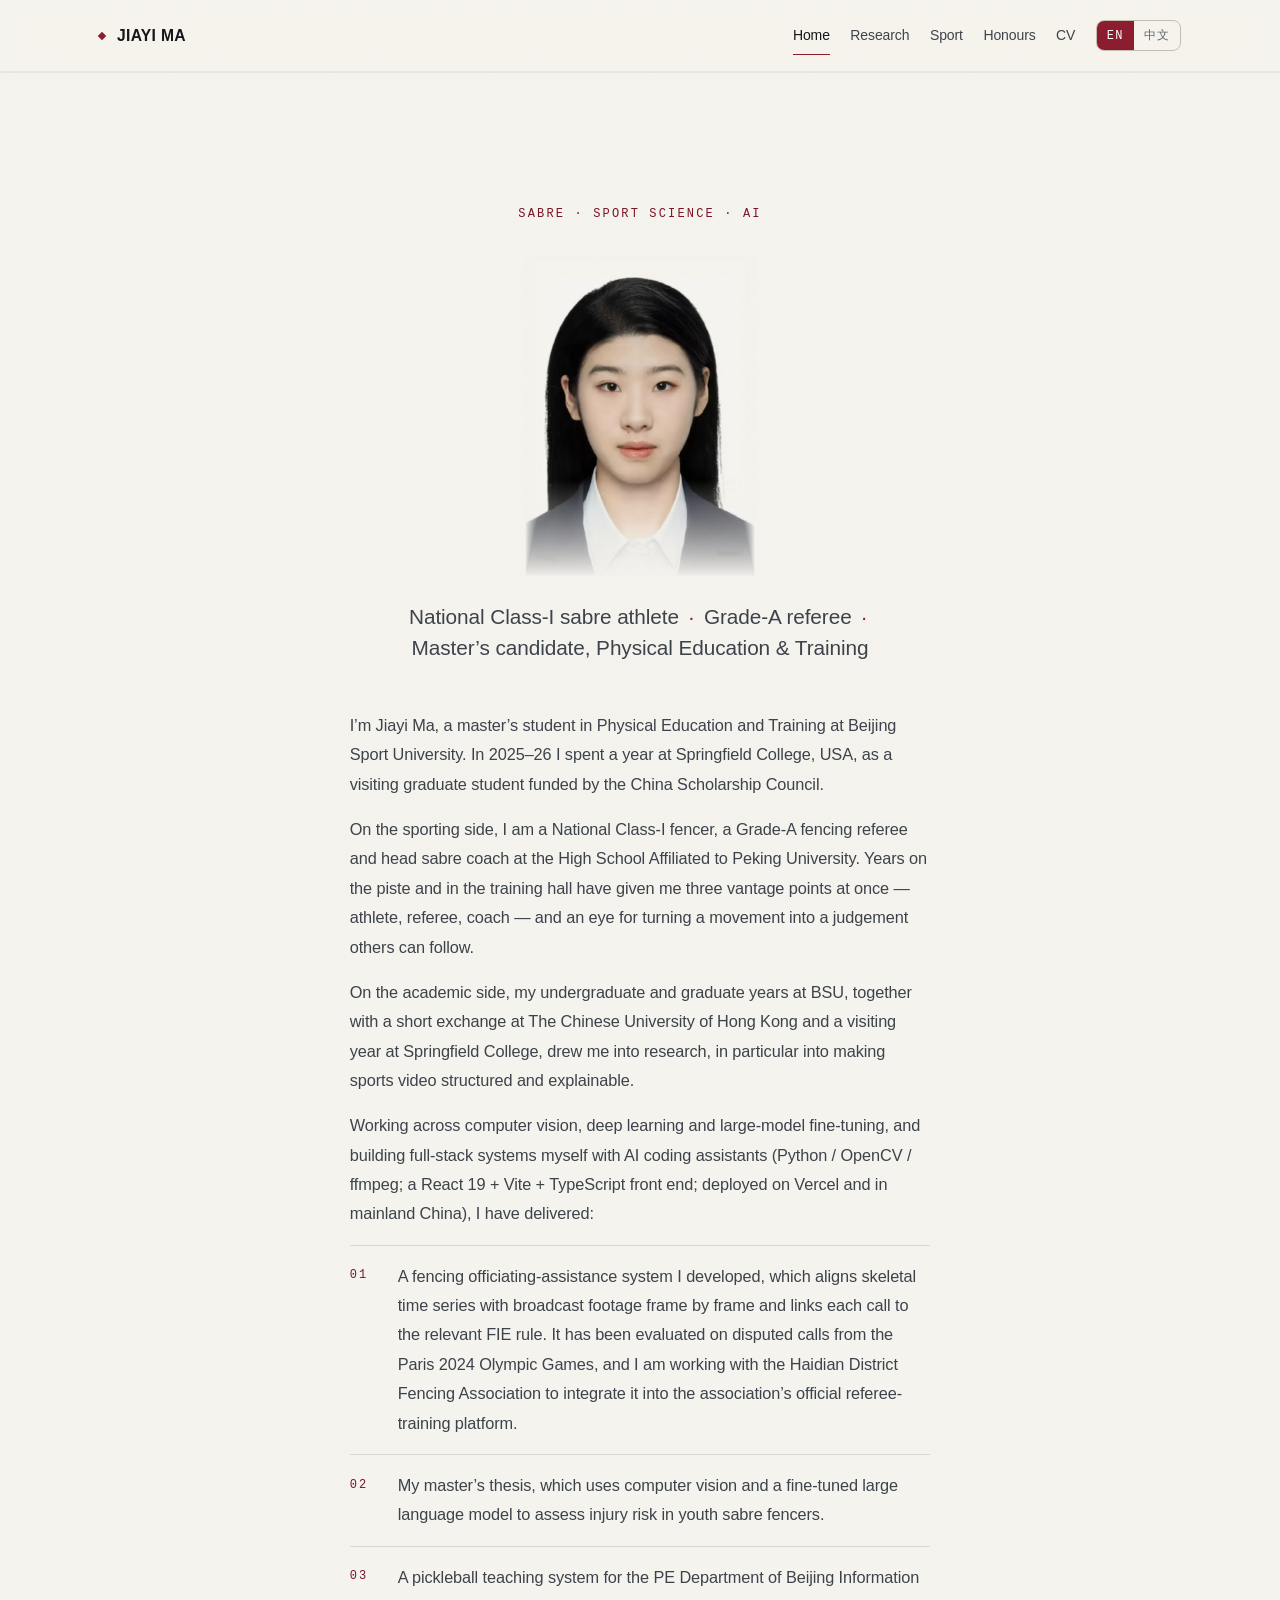
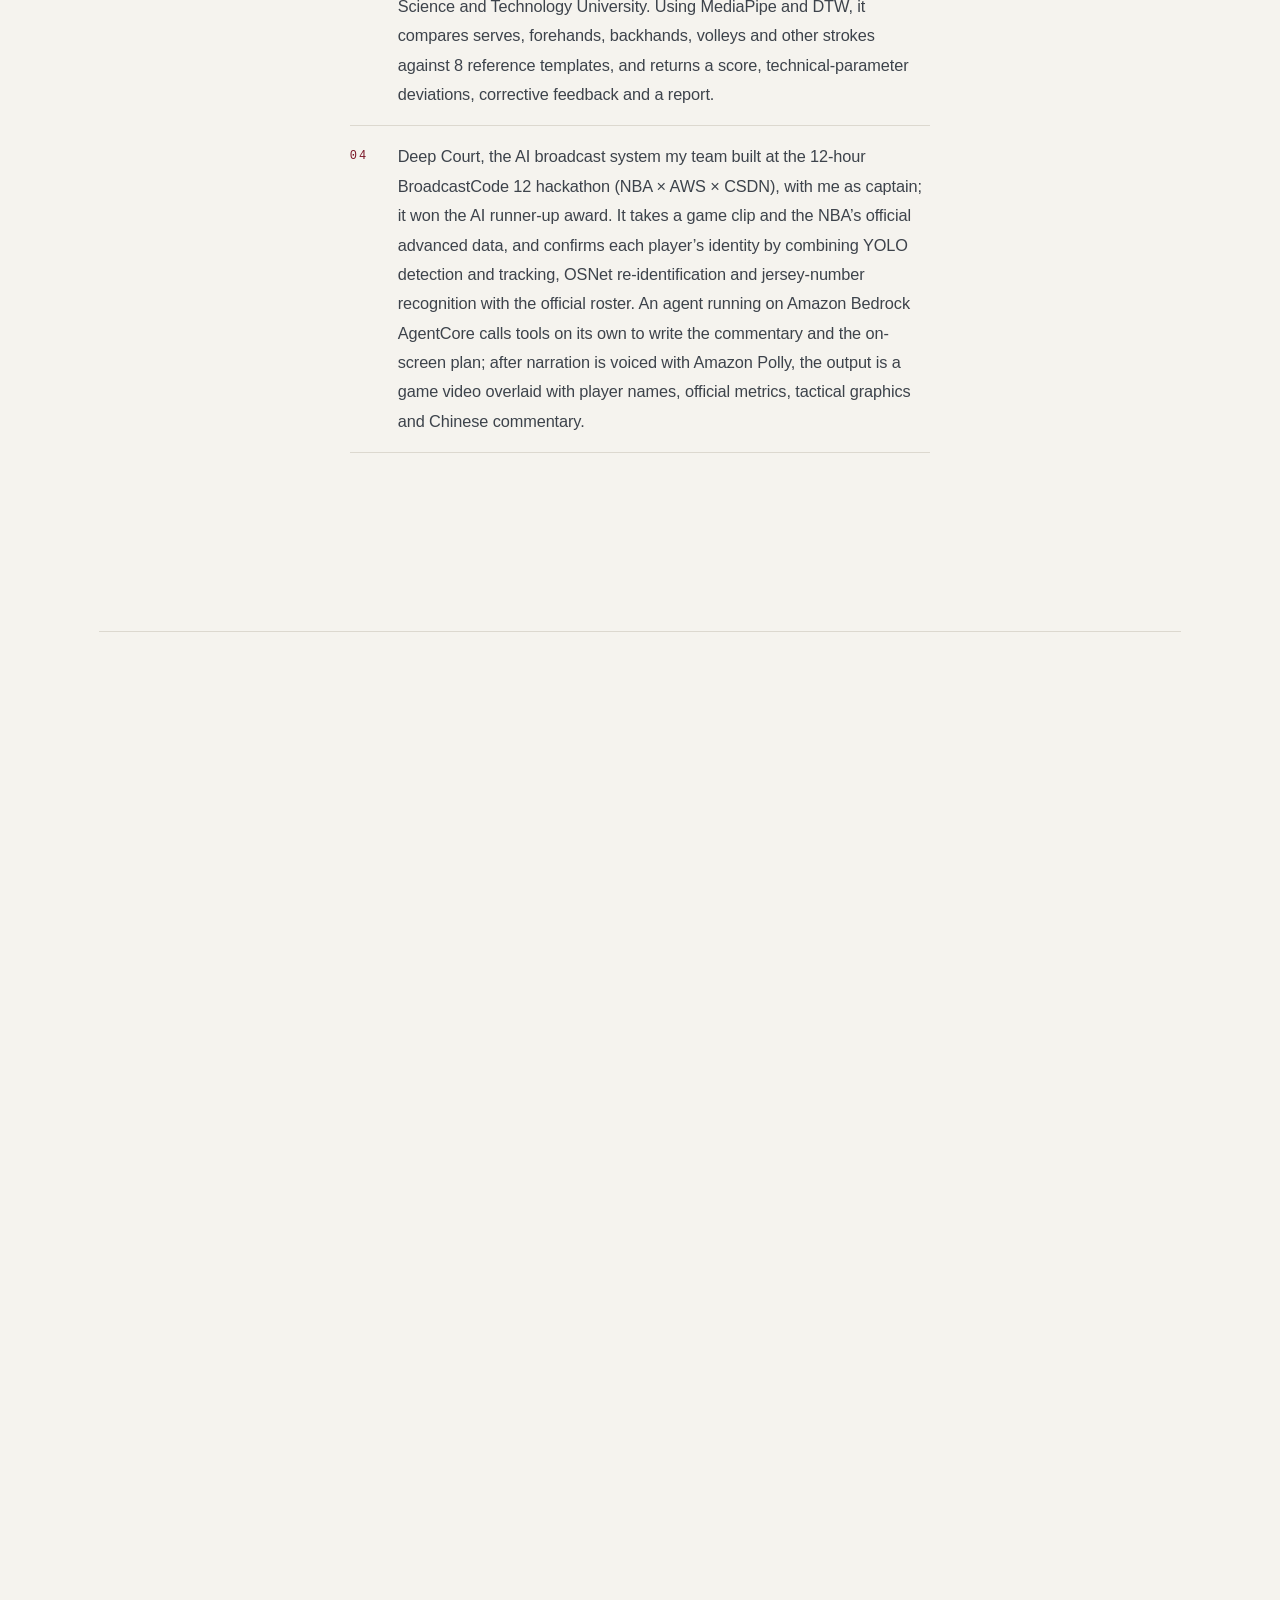
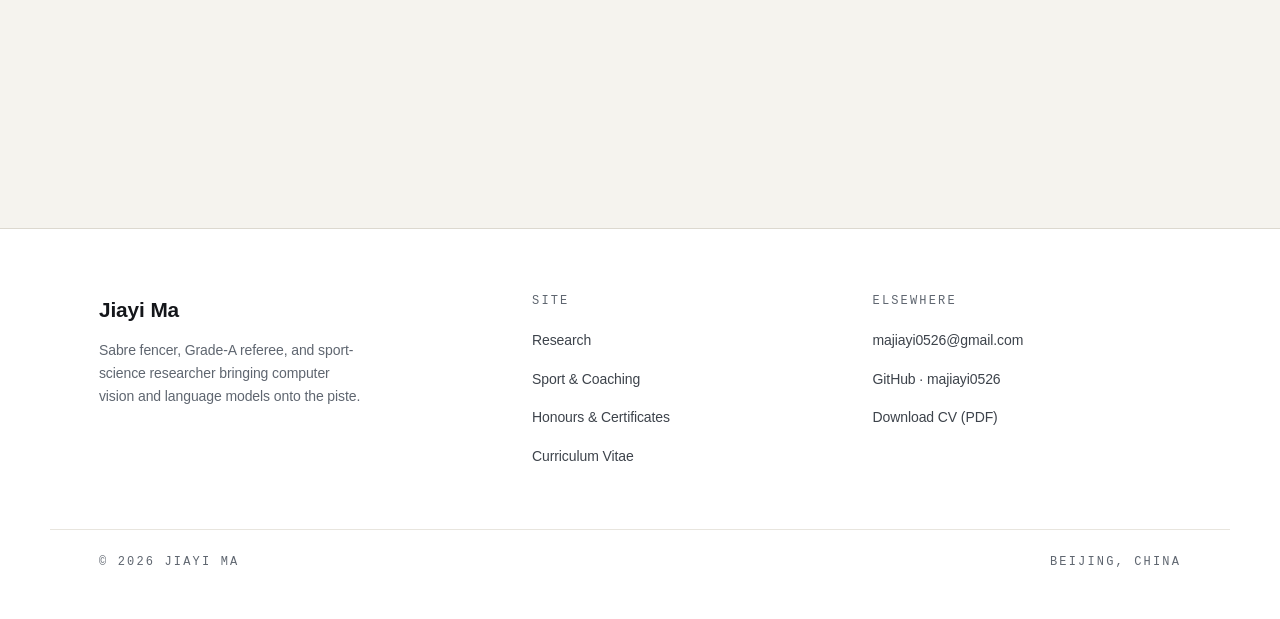
==== commit 641a950a: "fix: 按证书核对全站事实（中英同步），更新简历 PDF - 春田学院：Visiting Graduate Student / 访问学生，2025.09–2026.05（依据结业证书） - 学院与学" ====
--- a/index.html
+++ b/index.html
@@ -60,7 +60,7 @@
     </figure>
     <p class="hero__role reveal"><span class="lang-en">National Class-I sabre athlete <span class="sep">·</span> Grade-A referee <span class="sep">·</span> Master&rsquo;s candidate, Physical Education &amp; Training</span><span class="lang-cn">佩剑一级运动员 <span class="sep">·</span> 国家A级击剑裁判 <span class="sep">·</span> 体育教育训练学硕士在读</span></p>
     <div class="hero__bio reveal">
-      <p><span class="lang-en">I&rsquo;m Jiayi Ma, a master&rsquo;s student in Physical Education and Training at Beijing Sport University. In 2025&ndash;26 I was a visiting scholar at Springfield College, USA, funded by the China Scholarship Council.</span><span class="lang-cn">我是马佳艺，北京体育大学体育教育训练学硕士在读；2025–2026 年由国家留学基金委公派，在美国春田学院任访问学者。</span></p>
+      <p><span class="lang-en">I&rsquo;m Jiayi Ma, a master&rsquo;s student in Physical Education and Training at Beijing Sport University. In 2025&ndash;26 I spent a year at Springfield College, USA, as a visiting graduate student funded by the China Scholarship Council.</span><span class="lang-cn">我是马佳艺，北京体育大学体育教育训练学硕士在读；2025–2026 年由国家留学基金委公派，赴美国春田学院访学一年。</span></p>
       <p><span class="lang-en">On the sporting side, I am a National Class-I fencer, a Grade-A fencing referee and head sabre coach at the High School Affiliated to Peking University. Years on the piste and in the training hall have given me three vantage points at once &mdash; athlete, referee, coach &mdash; and an eye for turning a movement into a judgement others can follow.</span><span class="lang-cn">运动经历上，作为击剑一级运动员、A级击剑裁判以及北大附中佩剑主教练，长期的赛场和教学经验使我拥有了运动员、裁判、教练三重视角，擅长把动作讲成任何人都听得懂的判断。</span></p>
       <p><span class="lang-en">On the academic side, my undergraduate and graduate years at BSU, together with a short exchange at The Chinese University of Hong Kong and a visiting year at Springfield College, drew me into research, in particular into making sports video structured and explainable.</span><span class="lang-cn">学习经历上，北体的本硕学习、香港中文大学的短期交流与美国春田学院的访学经历塑造了我对于科研的兴趣，开始学习体育视频的结构化与可解释化。</span></p>
       <p><span class="lang-en">Working across computer vision, deep learning and large-model fine-tuning, and building full-stack systems myself with AI coding assistants (Python / OpenCV / ffmpeg; a React 19 + Vite + TypeScript front end; deployed on Vercel and in mainland China), I have delivered:</span><span class="lang-cn">我通过计算机视觉、深度学习与大模型微调，以及借助 AI 编码代理完成的全栈独立开发（Python/OpenCV/ffmpeg，React 19 + Vite + TypeScript 前端，Vercel 与国内部署），完成了一些成果：</span></p>
@@ -139,7 +139,7 @@
     <p class="label entry__date"><span class="lang-en">Sep 2024 – Jun 2027</span><span class="lang-cn">2024.09 – 2027.06</span></p>
     <div>
       <h3 class="entry__title"><span class="lang-en">Beijing Sport University <span class="loc">— Beijing, China</span></span><span class="lang-cn">北京体育大学 <span class="loc">— 中国，北京</span></span></h3>
-      <p class="entry__meta"><span class="lang-en">Master&rsquo;s programme, Physical Education and Training (research track) · School of Competitive Sports</span><span class="lang-cn">体育教育训练学 学术型硕士 · 竞技体育学院</span></p>
+      <p class="entry__meta"><span class="lang-en">Master&rsquo;s programme, Physical Education and Training (research track) · Sports Coaching College</span><span class="lang-cn">体育教育训练学 学术型硕士 · 竞技体育学院</span></p>
       <ul class="entry__list">
         <li><span class="lang-en">Core coursework: principles of sports training, advanced statistics, experimental research methods, advanced sport psychology, sports medicine</span><span class="lang-cn">核心课程：运动训练学原理、高级统计学、实验研究方法、高级运动心理学、运动医学</span></li>
       </ul>
@@ -147,10 +147,10 @@
   </article>
 
   <article class="entry reveal">
-    <p class="label entry__date"><span class="lang-en">Aug 2025 – Jun 2026</span><span class="lang-cn">2025.08 – 2026.06</span></p>
+    <p class="label entry__date"><span class="lang-en">Sep 2025 – May 2026</span><span class="lang-cn">2025.09 – 2026.05</span></p>
     <div>
       <h3 class="entry__title"><span class="lang-en">Springfield College <span class="loc">— Springfield, MA, USA</span></span><span class="lang-cn">美国春田学院 <span class="loc">— 美国，马萨诸塞州</span></span></h3>
-      <p class="entry__meta"><span class="lang-en">Visiting Scholar · funded by the China Scholarship Council (CSC)</span><span class="lang-cn">访问学者 · 国家留学基金委（CSC）公派</span></p>
+      <p class="entry__meta"><span class="lang-en">Visiting Graduate Student · funded by the China Scholarship Council (CSC)</span><span class="lang-cn">访问学生（研究生）· 国家留学基金委（CSC）公派</span></p>
       <ul class="entry__list">
         <li><span class="lang-en">Big data in sport science, motor skill development and analysis, evidence-based practice — all A grades</span><span class="lang-cn">体育科学中的大数据、运动技能的发展与分析、循证实践等，全 A 通过</span></li>
       </ul>
@@ -158,12 +158,12 @@
   </article>
 
   <article class="entry reveal">
-    <p class="label entry__date"><span class="lang-en">Jun 2023 – Jul 2023</span><span class="lang-cn">2023.06 – 2023.07</span></p>
+    <p class="label entry__date"><span class="lang-en">Jun 2023</span><span class="lang-cn">2023.06</span></p>
     <div>
       <h3 class="entry__title"><span class="lang-en">The Chinese University of Hong Kong <span class="loc">— Hong Kong, China</span></span><span class="lang-cn">香港中文大学 <span class="loc">— 中国，香港</span></span></h3>
-      <p class="entry__meta"><span class="lang-en">Sports Training · Short-term academic exchange</span><span class="lang-cn">运动训练学 · 短期学术交流</span></p>
-      <ul class="entry__list">
-        <li><span class="lang-en">Volleyball, karate, cycling — all A grades</span><span class="lang-cn">排球、空手道、骑行，全 A 通过</span></li>
+      <p class="entry__meta"><span class="lang-en">Department of Sports Science and Physical Education · short-term exchange</span><span class="lang-cn">体育运动科学系 · 短期交流</span></p>
+      <ul class="entry__list">
+        <li><span class="lang-en">Cycling (A), karate (A), volleyball (A&minus;)</span><span class="lang-cn">单车 A、空手道 A、排球 A−</span></li>
       </ul>
     </div>
   </article>
@@ -172,7 +172,7 @@
     <p class="label entry__date"><span class="lang-en">Sep 2020 – Jun 2024</span><span class="lang-cn">2020.09 – 2024.06</span></p>
     <div>
       <h3 class="entry__title"><span class="lang-en">Beijing Sport University <span class="loc">— Beijing, China</span></span><span class="lang-cn">北京体育大学 <span class="loc">— 中国，北京</span></span></h3>
-      <p class="entry__meta"><span class="lang-en">Bachelor&rsquo;s degree, Sports Training · Beijing Municipal Outstanding Graduate</span><span class="lang-cn">运动训练学 学士 · 北京市优秀毕业生</span></p>
+      <p class="entry__meta"><span class="lang-en">Bachelor of Education, Sports Training · Sports Coaching College · Beijing Municipal Outstanding Graduate</span><span class="lang-cn">运动训练专业 教育学学士 · 竞技体育学院 · 北京市优秀毕业生</span></p>
       <ul class="entry__list">
         <li><span class="lang-en">Graduated ranked 2 of 186 in cohort</span><span class="lang-cn">专业排名 2/186</span></li>
         <li><span class="lang-en">Core coursework: basketball, track &amp; field, swimming, sports training theory, sport psychology, PE curriculum &amp; pedagogy, sports medicine</span><span class="lang-cn">核心课程：篮球、田径、游泳、运动训练学、运动心理学、体育课程教学论、运动医学</span></li>
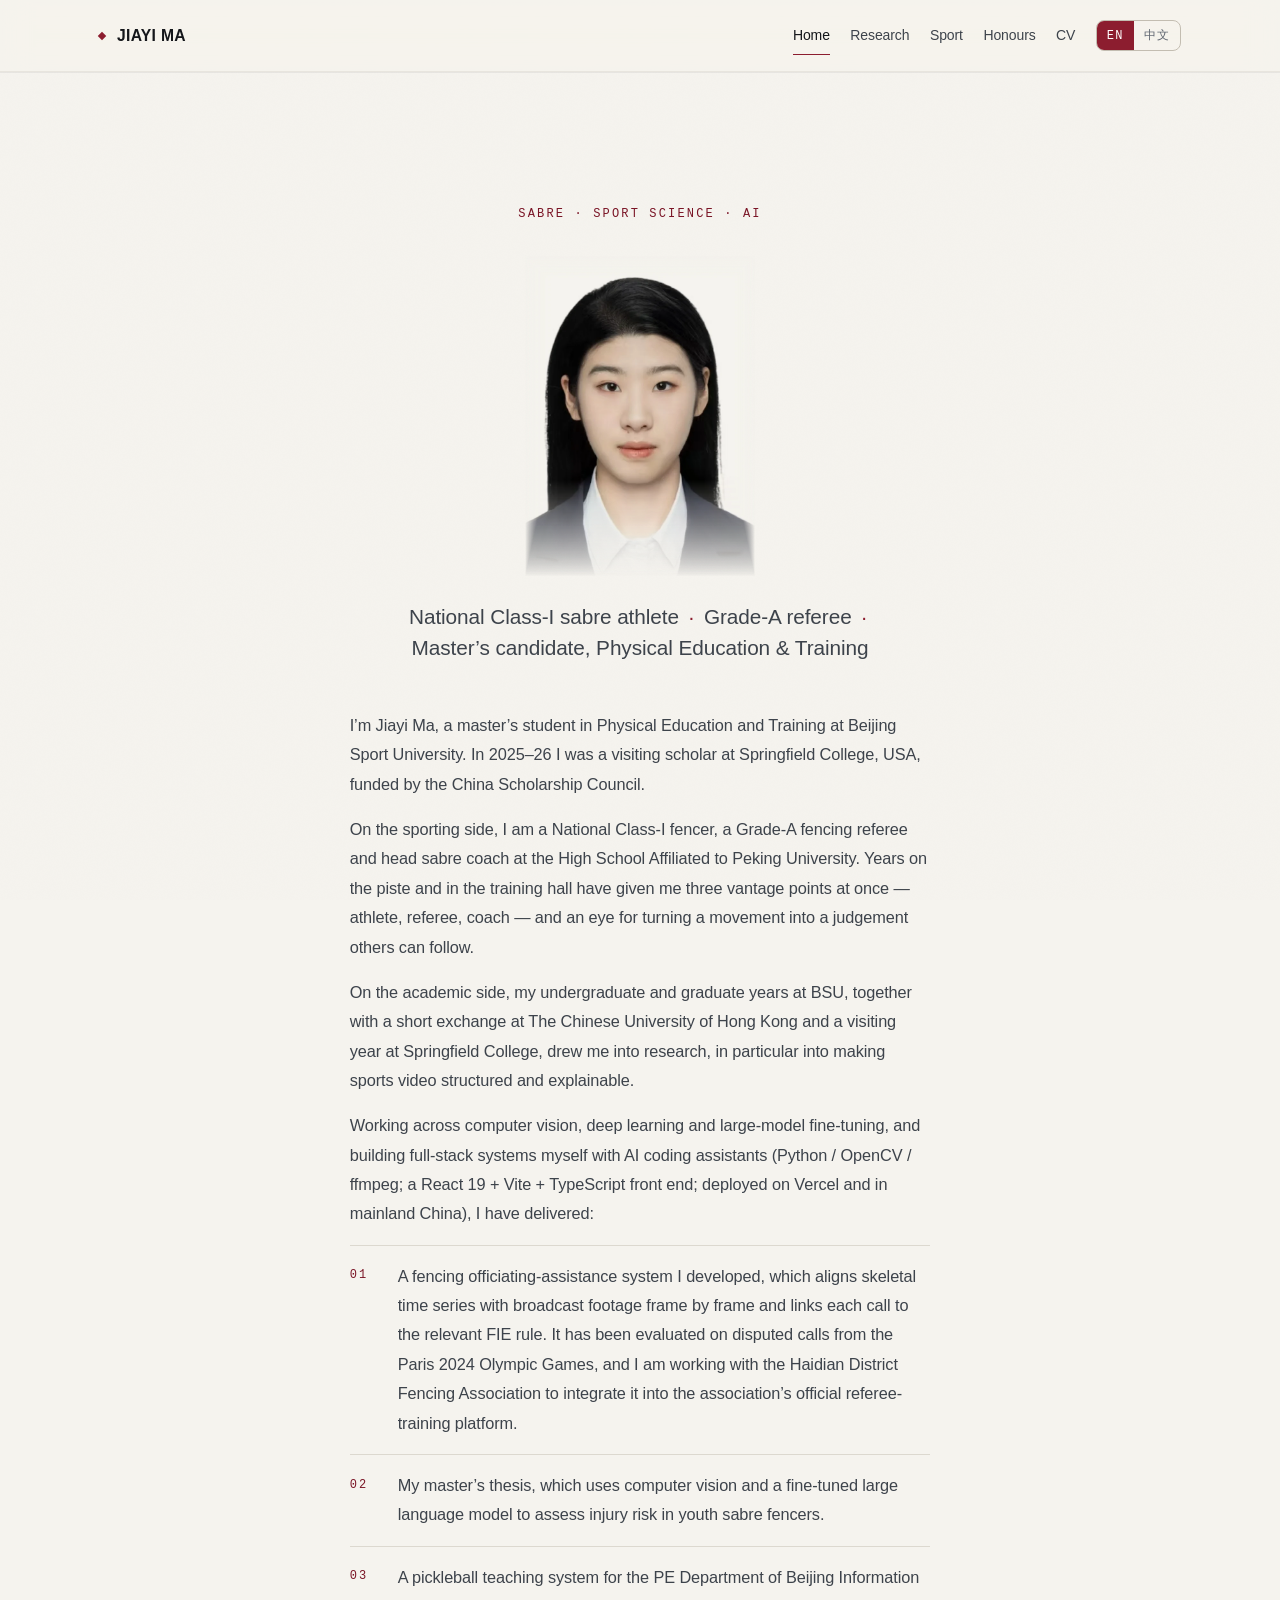
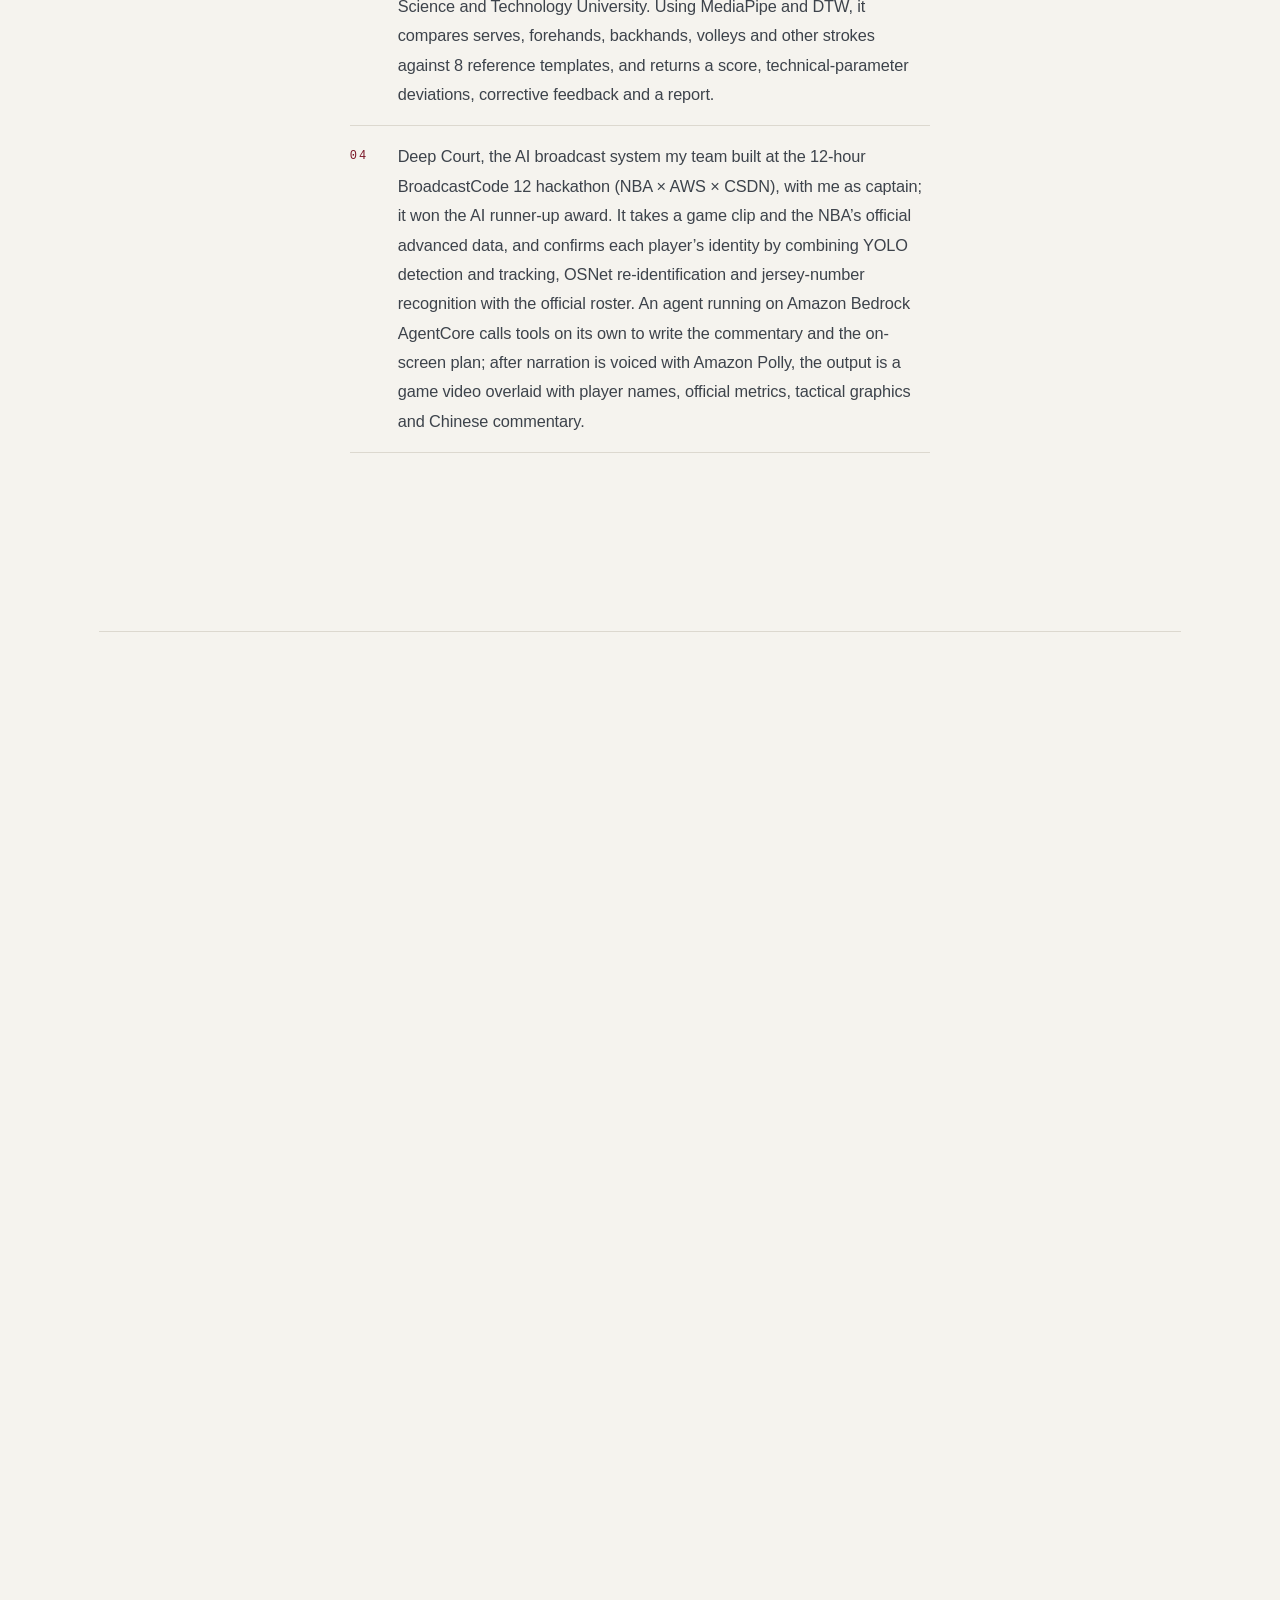
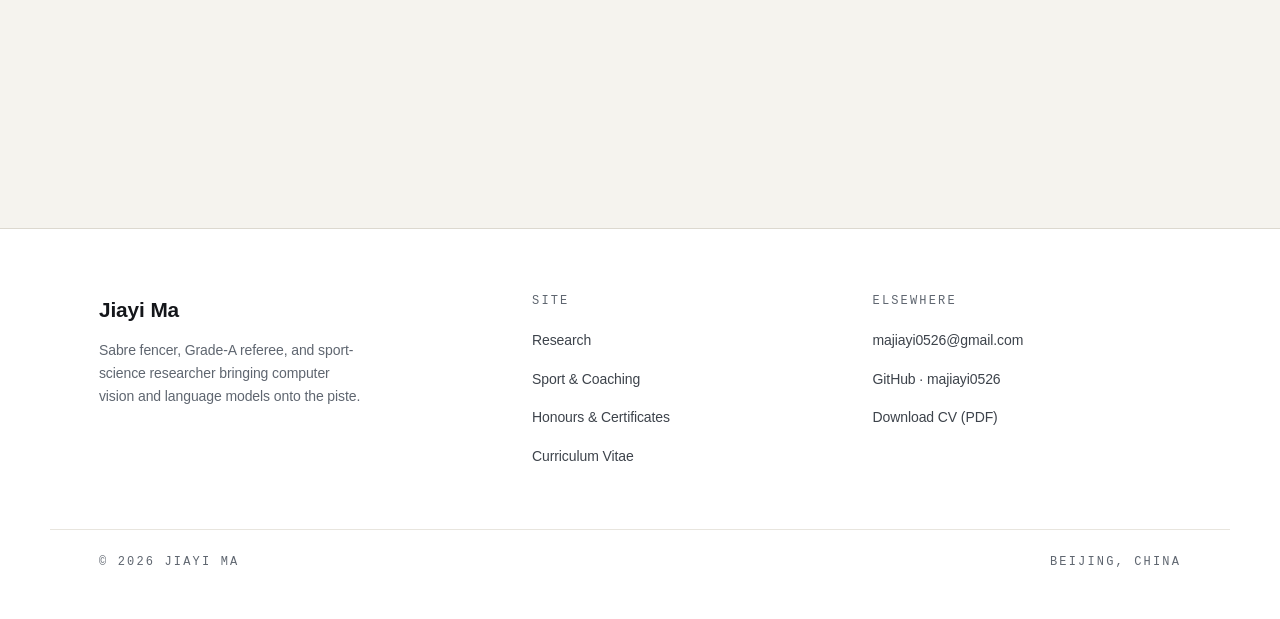
==== commit a87b0883: "fix: 春田学院身份改回访问学者（依据 DS-2019 J-1），简历 PDF 同步 - 首页简介、教育经历、简历页、荣誉页 CSC 卡片中英同步 - JiayiMa_CV.pdf：Visiting" ====
--- a/index.html
+++ b/index.html
@@ -60,7 +60,7 @@
     </figure>
     <p class="hero__role reveal"><span class="lang-en">National Class-I sabre athlete <span class="sep">·</span> Grade-A referee <span class="sep">·</span> Master&rsquo;s candidate, Physical Education &amp; Training</span><span class="lang-cn">佩剑一级运动员 <span class="sep">·</span> 国家A级击剑裁判 <span class="sep">·</span> 体育教育训练学硕士在读</span></p>
     <div class="hero__bio reveal">
-      <p><span class="lang-en">I&rsquo;m Jiayi Ma, a master&rsquo;s student in Physical Education and Training at Beijing Sport University. In 2025&ndash;26 I spent a year at Springfield College, USA, as a visiting graduate student funded by the China Scholarship Council.</span><span class="lang-cn">我是马佳艺，北京体育大学体育教育训练学硕士在读；2025–2026 年由国家留学基金委公派，赴美国春田学院访学一年。</span></p>
+      <p><span class="lang-en">I&rsquo;m Jiayi Ma, a master&rsquo;s student in Physical Education and Training at Beijing Sport University. In 2025&ndash;26 I was a visiting scholar at Springfield College, USA, funded by the China Scholarship Council.</span><span class="lang-cn">我是马佳艺，北京体育大学体育教育训练学硕士在读；2025–2026 年由国家留学基金委公派，在美国春田学院任访问学者。</span></p>
       <p><span class="lang-en">On the sporting side, I am a National Class-I fencer, a Grade-A fencing referee and head sabre coach at the High School Affiliated to Peking University. Years on the piste and in the training hall have given me three vantage points at once &mdash; athlete, referee, coach &mdash; and an eye for turning a movement into a judgement others can follow.</span><span class="lang-cn">运动经历上，作为击剑一级运动员、A级击剑裁判以及北大附中佩剑主教练，长期的赛场和教学经验使我拥有了运动员、裁判、教练三重视角，擅长把动作讲成任何人都听得懂的判断。</span></p>
       <p><span class="lang-en">On the academic side, my undergraduate and graduate years at BSU, together with a short exchange at The Chinese University of Hong Kong and a visiting year at Springfield College, drew me into research, in particular into making sports video structured and explainable.</span><span class="lang-cn">学习经历上，北体的本硕学习、香港中文大学的短期交流与美国春田学院的访学经历塑造了我对于科研的兴趣，开始学习体育视频的结构化与可解释化。</span></p>
       <p><span class="lang-en">Working across computer vision, deep learning and large-model fine-tuning, and building full-stack systems myself with AI coding assistants (Python / OpenCV / ffmpeg; a React 19 + Vite + TypeScript front end; deployed on Vercel and in mainland China), I have delivered:</span><span class="lang-cn">我通过计算机视觉、深度学习与大模型微调，以及借助 AI 编码代理完成的全栈独立开发（Python/OpenCV/ffmpeg，React 19 + Vite + TypeScript 前端，Vercel 与国内部署），完成了一些成果：</span></p>
@@ -150,7 +150,7 @@
     <p class="label entry__date"><span class="lang-en">Sep 2025 – May 2026</span><span class="lang-cn">2025.09 – 2026.05</span></p>
     <div>
       <h3 class="entry__title"><span class="lang-en">Springfield College <span class="loc">— Springfield, MA, USA</span></span><span class="lang-cn">美国春田学院 <span class="loc">— 美国，马萨诸塞州</span></span></h3>
-      <p class="entry__meta"><span class="lang-en">Visiting Graduate Student · funded by the China Scholarship Council (CSC)</span><span class="lang-cn">访问学生（研究生）· 国家留学基金委（CSC）公派</span></p>
+      <p class="entry__meta"><span class="lang-en">Visiting Scholar · funded by the China Scholarship Council (CSC)</span><span class="lang-cn">访问学者 · 国家留学基金委（CSC）公派</span></p>
       <ul class="entry__list">
         <li><span class="lang-en">Big data in sport science, motor skill development and analysis, evidence-based practice — all A grades</span><span class="lang-cn">体育科学中的大数据、运动技能的发展与分析、循证实践等，全 A 通过</span></li>
       </ul>
